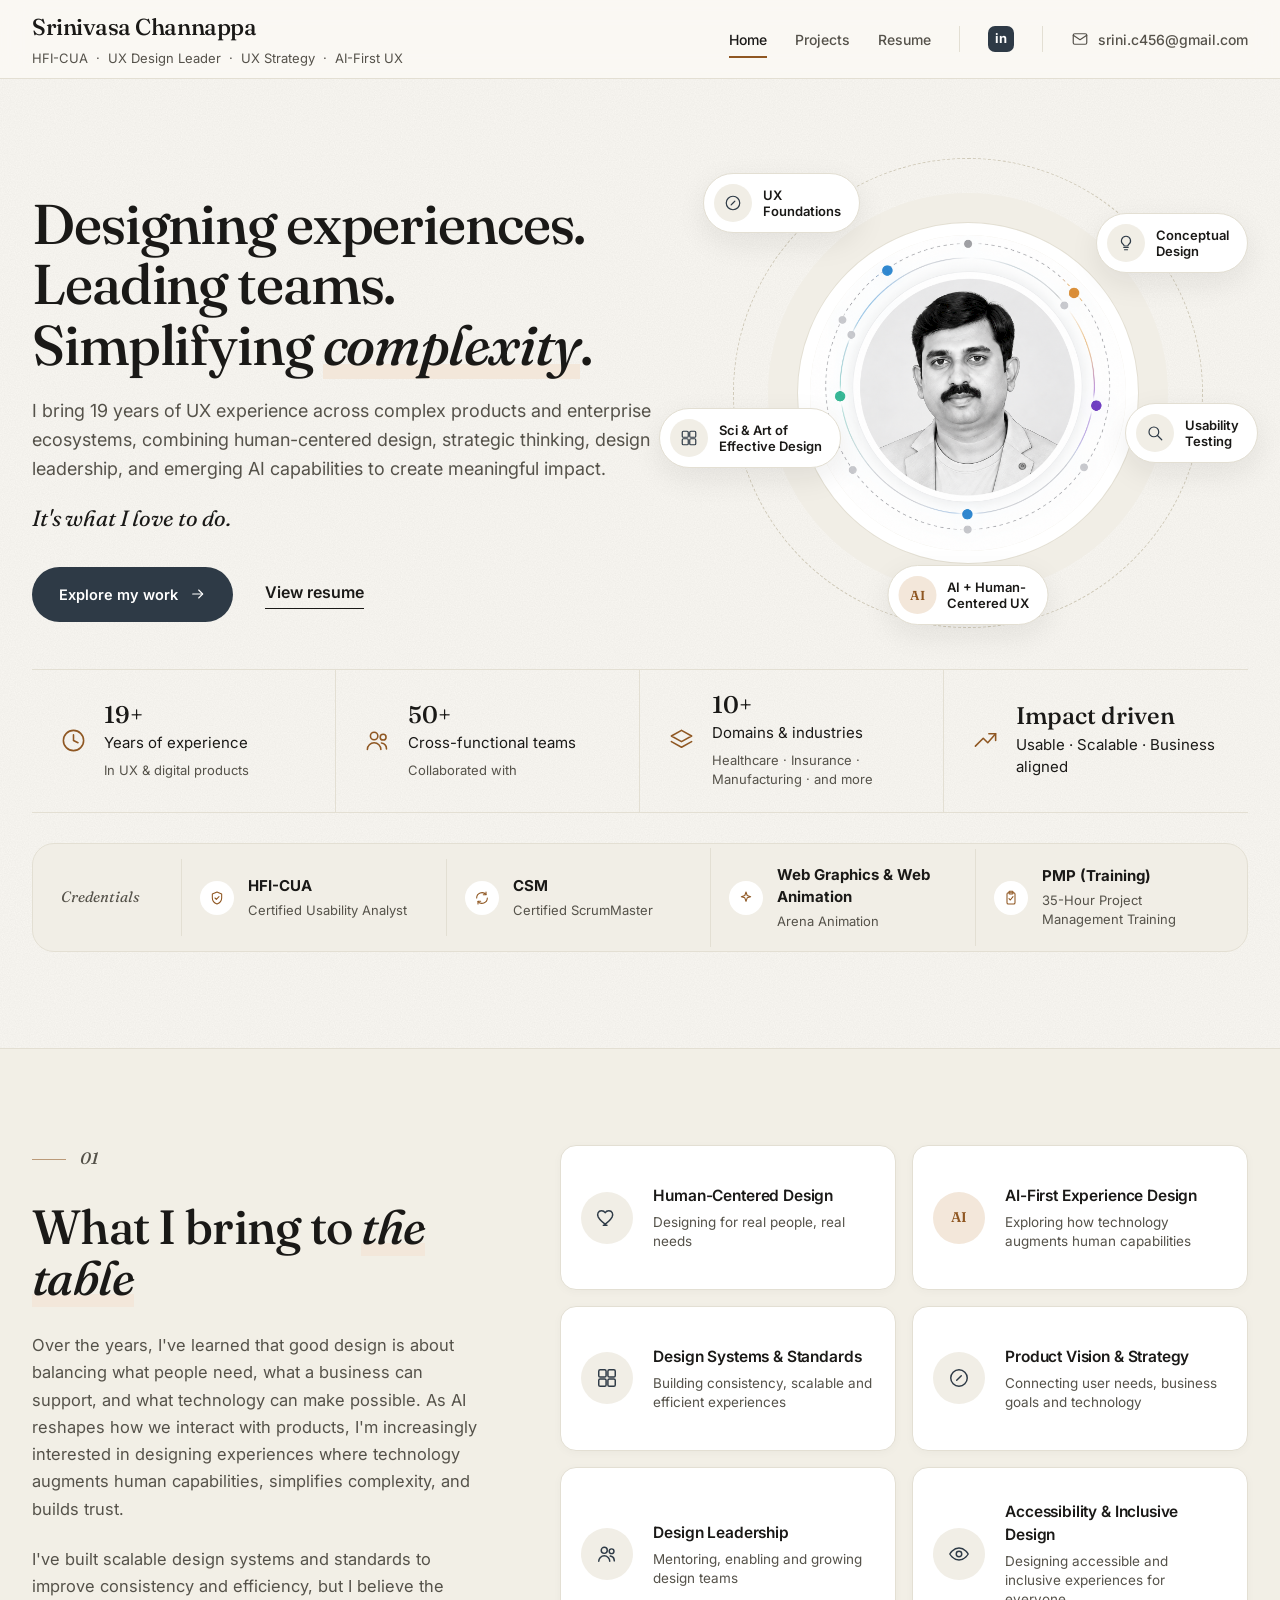
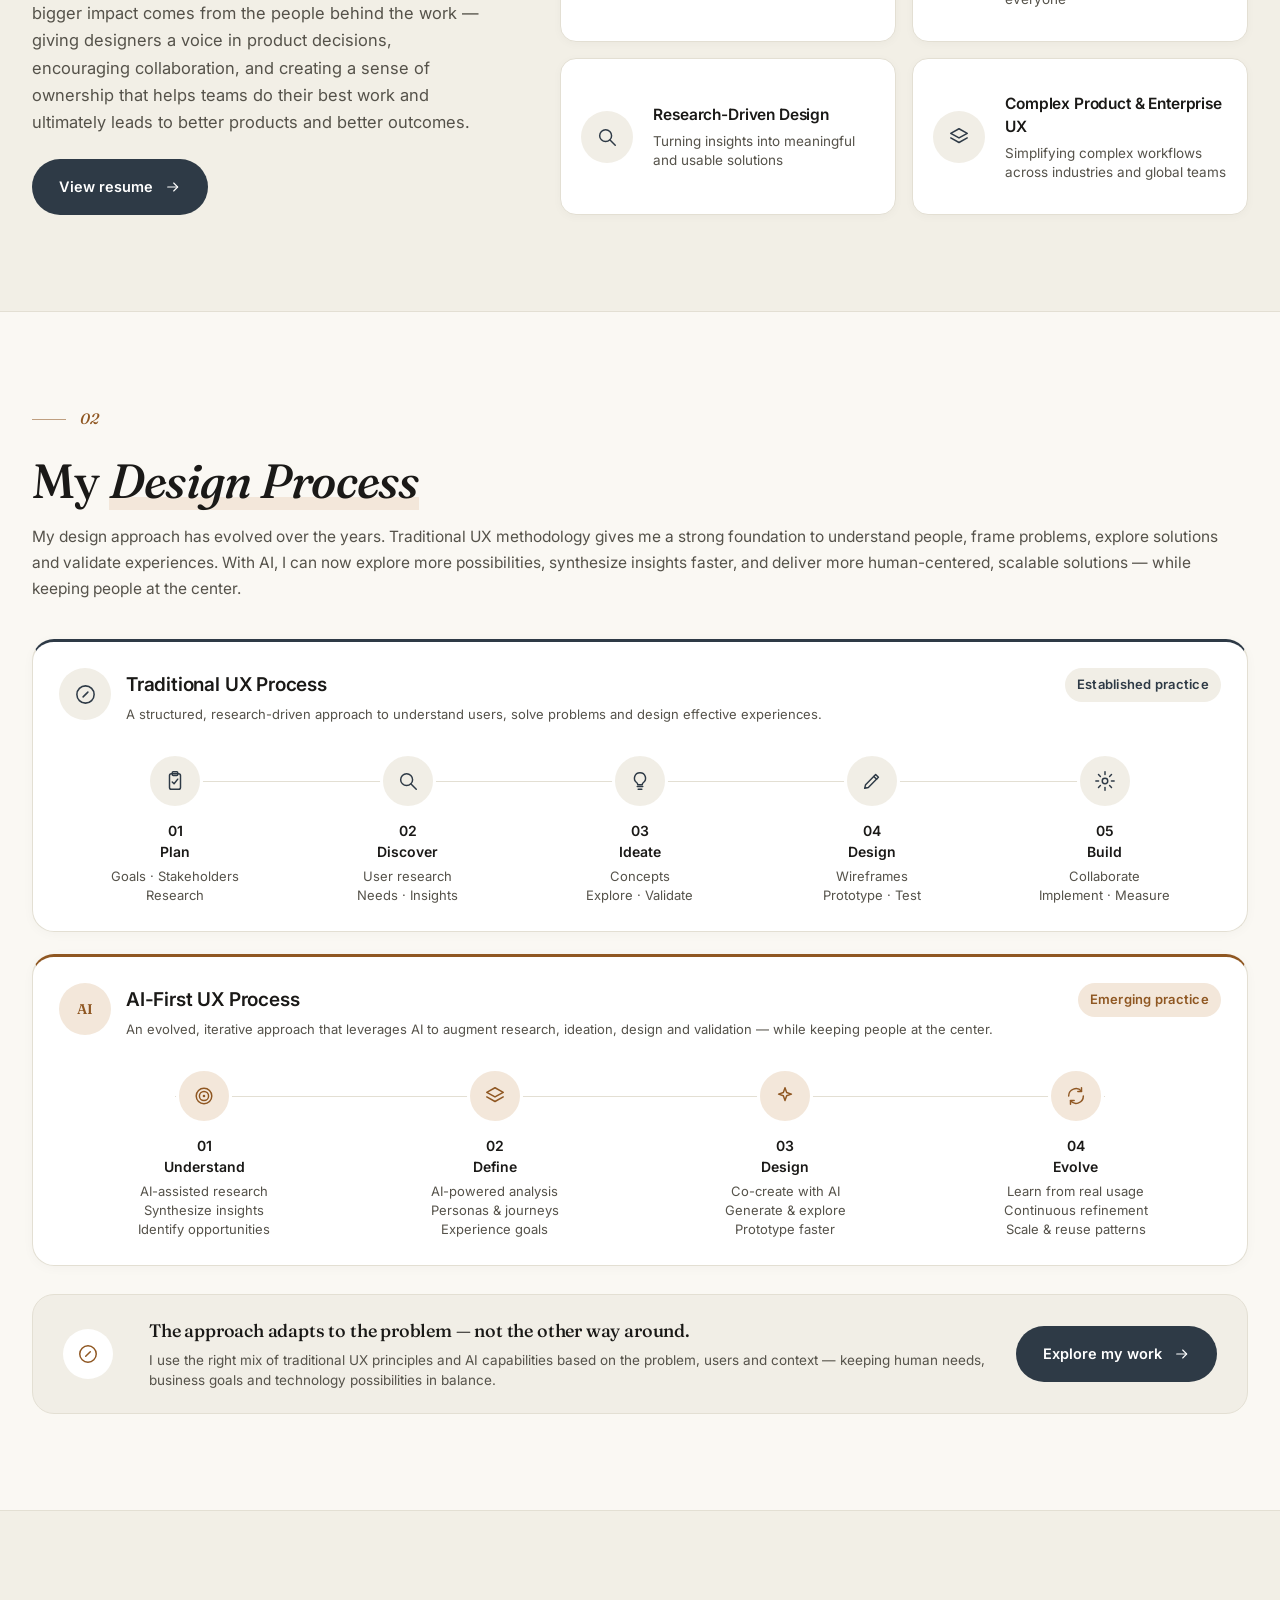
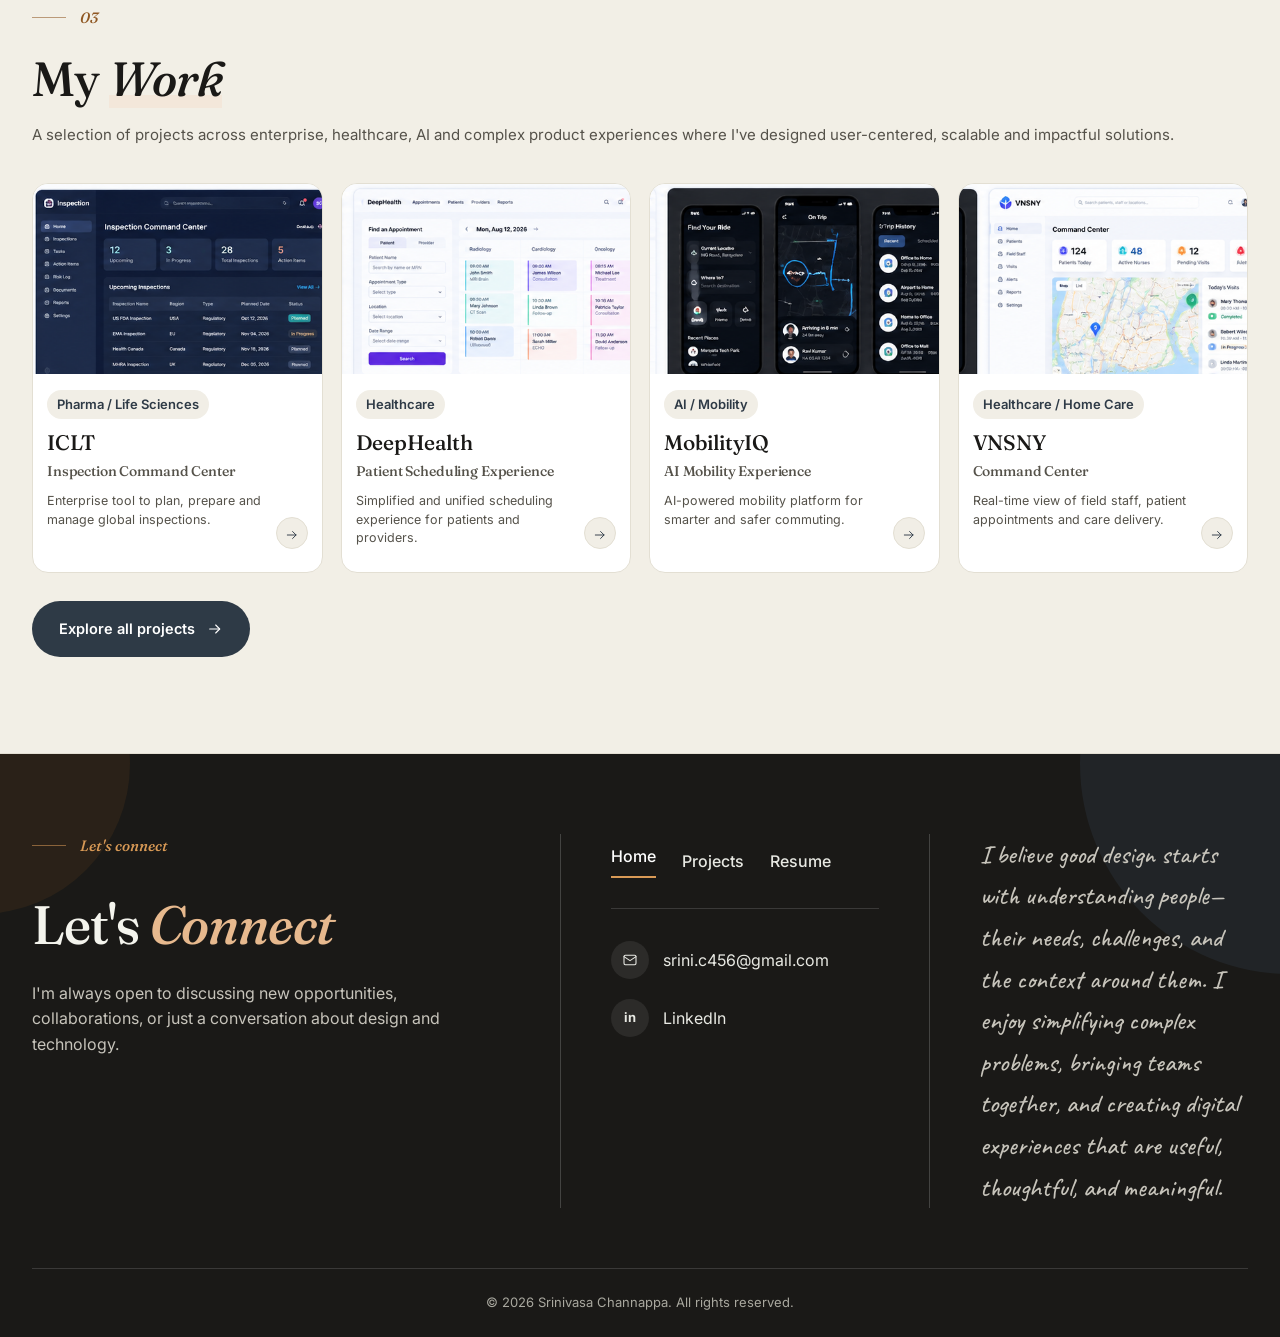
==== index.html @ 84825b36 "home-page-files" ====
<!DOCTYPE html>
<html lang="en">
<head>
  <meta charset="UTF-8" />
  <meta name="viewport" content="width=device-width, initial-scale=1.0" />
  <meta name="description" content="Srinivasa Channappa — UX Design Leader, 19 years of experience across enterprise, healthcare and AI-first product design. Portfolio and resume." />
  <title>Srinivasa Channappa | UX Design Leader</title>
  <link rel="preconnect" href="https://fonts.googleapis.com">
  <link rel="preconnect" href="https://fonts.gstatic.com" crossorigin>
  <link href="https://fonts.googleapis.com/css2?family=Fraunces:ital,opsz,wght@0,9..144,400;0,9..144,500;0,9..144,600;1,9..144,500&family=Inter:wght@400;500;600;700&family=Caveat:wght@500;600&display=swap" rel="stylesheet">
  <link rel="stylesheet" href="styles.css" />
</head>
<body id="top">

<a class="skip-link" href="#main">Skip to main content</a>

<!-- Icon sprite: all interface icons are real inline SVGs (aria-hidden, paired with visible/labelled text) rather than Unicode glyphs. -->
<svg class="sprite" aria-hidden="true" focusable="false">
  <defs>
    <symbol id="icon-menu" viewBox="0 0 24 24"><line x1="3" y1="6" x2="21" y2="6"/><line x1="3" y1="12" x2="21" y2="12"/><line x1="3" y1="18" x2="21" y2="18"/></symbol>
    <symbol id="icon-close" viewBox="0 0 24 24"><line x1="5" y1="5" x2="19" y2="19"/><line x1="19" y1="5" x2="5" y2="19"/></symbol>
    <symbol id="icon-mail" viewBox="0 0 24 24"><rect x="3" y="5" width="18" height="14" rx="2"/><polyline points="3,7 12,13 21,7"/></symbol>
    <symbol id="icon-arrow-right" viewBox="0 0 24 24"><line x1="4" y1="12" x2="19" y2="12"/><polyline points="13,6 19,12 13,18"/></symbol>
    <symbol id="icon-arrow-up" viewBox="0 0 24 24"><line x1="12" y1="20" x2="12" y2="5"/><polyline points="6,11 12,5 18,11"/></symbol>
    <symbol id="icon-shield" viewBox="0 0 24 24"><path d="M12 3l7 3v6c0 4.5-3 7.5-7 9-4-1.5-7-4.5-7-9V6z"/><polyline points="9,12 11,14 15,10"/></symbol>
    <symbol id="icon-refresh" viewBox="0 0 24 24"><path d="M4 12a8 8 0 0 1 14-5.3M20 12a8 8 0 0 1-14 5.3"/><polyline points="18,3 18,7 14,7"/><polyline points="6,21 6,17 10,17"/></symbol>
    <symbol id="icon-clipboard" viewBox="0 0 24 24"><rect x="6" y="4" width="12" height="17" rx="2"/><rect x="9" y="2" width="6" height="4" rx="1"/><polyline points="9,13 11,15 15,10"/></symbol>
    <symbol id="icon-compass" viewBox="0 0 24 24"><circle cx="12" cy="12" r="9"/><polygon points="14.5,9.5 12,12 9.5,14.5"/></symbol>
    <symbol id="icon-layers" viewBox="0 0 24 24"><polyline points="12,3 21,8 12,13 3,8 12,3"/><polyline points="3,13 12,18 21,13"/></symbol>
    <symbol id="icon-search" viewBox="0 0 24 24"><circle cx="10.5" cy="10.5" r="6.5"/><line x1="15.3" y1="15.3" x2="21" y2="21"/></symbol>
    <symbol id="icon-grid" viewBox="0 0 24 24"><rect x="3" y="3" width="8" height="8" rx="1.5"/><rect x="13" y="3" width="8" height="8" rx="1.5"/><rect x="3" y="13" width="8" height="8" rx="1.5"/><rect x="13" y="13" width="8" height="8" rx="1.5"/></symbol>
    <symbol id="icon-users" viewBox="0 0 24 24"><circle cx="9" cy="8" r="3.3"/><path d="M3 20c0-3.3 2.7-6 6-6s6 2.7 6 6"/><circle cx="17" cy="9" r="2.6"/><path d="M15.5 14.2c2.6.4 4.5 2.6 4.5 5.3"/></symbol>
    <symbol id="icon-trending" viewBox="0 0 24 24"><polyline points="3,17 10,10 14,14 21,6"/><polyline points="15,6 21,6 21,12"/></symbol>
    <symbol id="icon-bulb" viewBox="0 0 24 24"><path d="M9 18h6"/><path d="M10 21h4"/><path d="M12 3a6 6 0 0 0-3.5 10.9c.6.5 1 1.2 1 2.1h5c0-.9.4-1.6 1-2.1A6 6 0 0 0 12 3z"/></symbol>
    <symbol id="icon-pen" viewBox="0 0 24 24"><path d="M4 20l1-4L16 5l3 3L8 19l-4 1z"/><line x1="14" y1="7" x2="17" y2="10"/></symbol>
    <symbol id="icon-gear" viewBox="0 0 24 24"><circle cx="12" cy="12" r="3"/><line x1="12" y1="2" x2="12" y2="5"/><line x1="12" y1="19" x2="12" y2="22"/><line x1="2" y1="12" x2="5" y2="12"/><line x1="19" y1="12" x2="22" y2="12"/><line x1="4.9" y1="4.9" x2="7" y2="7"/><line x1="17" y1="17" x2="19.1" y2="19.1"/><line x1="19.1" y1="4.9" x2="17" y2="7"/><line x1="7" y1="17" x2="4.9" y2="19.1"/></symbol>
    <symbol id="icon-target" viewBox="0 0 24 24"><circle cx="12" cy="12" r="8.5"/><circle cx="12" cy="12" r="5"/><circle cx="12" cy="12" r="1.4" fill="currentColor" stroke="none"/></symbol>
    <symbol id="icon-sparkle" viewBox="0 0 24 24"><path d="M12 3l1.8 5.2L19 10l-5.2 1.8L12 17l-1.8-5.2L5 10l5.2-1.8L12 3z"/></symbol>
    <symbol id="icon-heart" viewBox="0 0 24 24"><path d="M12 20s-7-4.6-9.5-9C.8 7.6 2.4 4 6 4c2 0 3.3 1 4 2.3C10.7 5 12 4 14 4c3.6 0 5.2 3.6 3.5 7-2.5 4.4-9.5 9-9.5 9z"/></symbol>
    <symbol id="icon-eye" viewBox="0 0 24 24"><path d="M2 12s3.5-6.5 10-6.5S22 12 22 12s-3.5 6.5-10 6.5S2 12 2 12z"/><circle cx="12" cy="12" r="3"/></symbol>
    <symbol id="icon-clock" viewBox="0 0 24 24"><circle cx="12" cy="12" r="9"/><polyline points="12,7 12,12 16,14"/></symbol>
  </defs>
</svg>

<!-- Hidden SVG filter used for the liquid "wave" distortion on the portrait hover -->
<svg width="0" height="0" style="position:absolute;overflow:hidden" aria-hidden="true" focusable="false">
  <defs>
    <filter id="waveDistort" x="-20%" y="-20%" width="140%" height="140%">
      <feTurbulence id="waveTurbulence" type="fractalNoise" baseFrequency="0.000001" numOctaves="1" seed="7" result="noise"/>
      <feDisplacementMap id="waveDisplace" in="SourceGraphic" in2="noise" scale="0" xChannelSelector="R" yChannelSelector="G"/>
    </filter>
  </defs>
</svg>

<header class="site-header">
  <div class="container nav-wrap">
    <a class="brand" href="#top" aria-label="Srinivasa Channappa, home">
      <strong>Srinivasa Channappa</strong>
      <span>HFI-CUA &nbsp;·&nbsp; UX Design Leader &nbsp;·&nbsp; UX Strategy &nbsp;·&nbsp; AI-First UX</span>
    </a>

    <button class="menu-toggle" id="menuToggle" aria-label="Open navigation menu" aria-expanded="false" aria-controls="primaryNav">
      <svg class="icon icon-open" aria-hidden="true"><use href="#icon-menu"/></svg>
      <svg class="icon icon-close" aria-hidden="true"><use href="#icon-close"/></svg>
    </button>

    <nav class="main-nav" id="primaryNav" aria-label="Primary">
      <a class="active" href="#top" aria-current="page">Home</a>
      <a href="#work">Projects</a>
      <a href="#resume">Resume</a>
      <span class="nav-divider" role="presentation"></span>
      <a class="nav-icon" href="https://www.linkedin.com/" target="_blank" rel="noopener" aria-label="Srinivasa on LinkedIn (opens in a new tab)">in</a>
      <span class="nav-divider" role="presentation"></span>
      <a class="email-link" href="mailto:srini.c456@gmail.com"><svg class="icon" aria-hidden="true"><use href="#icon-mail"/></svg><span>srini.c456@gmail.com</span></a>
    </nav>
  </div>
</header>

<main id="main">
  <!-- HERO -->
  <section class="hero section">
    <div class="container hero-grid">
      <div class="hero-copy">
        <h1>Designing experiences.<br>Leading teams.<br>Simplifying <em class="hl">complexity</em>.</h1>
        <p>I bring 19 years of UX experience across complex products and enterprise ecosystems, combining human-centered design, strategic thinking, design leadership, and emerging AI capabilities to create meaningful impact.</p>
        <p class="love-line">It's what I love to do.</p>
        <div class="hero-actions">
          <a class="btn btn-dark" href="#work">Explore my work <svg class="icon" aria-hidden="true"><use href="#icon-arrow-right"/></svg></a>
          <a class="text-link" href="#resume">View resume</a>
        </div>
      </div>

      <div class="hero-visual" id="heroVisual" aria-label="Portrait of Srinivasa, surrounded by core UX capability highlights">
        <div class="orbit orbit-a" data-depth="14"></div>
        <div class="orbit orbit-b" data-depth="24"></div>
        <div class="portrait-ring" id="portraitRing" data-depth="6" tabindex="0" role="img" aria-label="Portrait of Srinivasa Channappa">
          <img id="portraitImg" src="assets/portrait.png" alt="" />
        </div>
        <div class="cap cap-1" data-depth="34"><span class="icon-badge"><svg class="icon" aria-hidden="true"><use href="#icon-compass"/></svg></span><span>UX<br>Foundations</span></div>
        <div class="cap cap-2" data-depth="30"><span class="icon-badge"><svg class="icon" aria-hidden="true"><use href="#icon-bulb"/></svg></span><span>Conceptual<br>Design</span></div>
        <div class="cap cap-3" data-depth="38"><span class="icon-badge"><svg class="icon" aria-hidden="true"><use href="#icon-search"/></svg></span><span>Usability<br>Testing</span></div>
        <div class="cap cap-4" data-depth="32"><span class="icon-badge"><svg class="icon" aria-hidden="true"><use href="#icon-grid"/></svg></span><span>Sci &amp; Art of<br>Effective Design</span></div>
        <div class="cap cap-5" data-depth="26"><span class="icon-badge icon-badge-ai" aria-hidden="true">AI</span><span>AI + Human-<br>Centered UX</span></div>
      </div>
    </div>

    <div class="container stats-row">
      <div class="stat"><svg class="icon stat-icon" aria-hidden="true"><use href="#icon-clock"/></svg><div><strong>19+</strong><small>Years of experience</small><em>In UX &amp; digital products</em></div></div>
      <div class="stat"><svg class="icon stat-icon" aria-hidden="true"><use href="#icon-users"/></svg><div><strong>50+</strong><small>Cross-functional teams</small><em>Collaborated with</em></div></div>
      <div class="stat"><svg class="icon stat-icon" aria-hidden="true"><use href="#icon-layers"/></svg><div><strong>10+</strong><small>Domains &amp; industries</small><em>Healthcare · Insurance · Manufacturing · and more</em></div></div>
      <div class="stat"><svg class="icon stat-icon" aria-hidden="true"><use href="#icon-trending"/></svg><div><strong>Impact driven</strong><small>Usable · Scalable · Business aligned</small></div></div>
    </div>

    <div class="container credentials-wrap" id="resume">
      <div class="credentials">
      <span class="cred-title">Credentials</span>
      <div class="cred"><span class="cred-icon"><svg class="icon" aria-hidden="true"><use href="#icon-shield"/></svg></span><span><strong>HFI-CUA</strong><small>Certified Usability Analyst</small></span></div>
      <div class="cred"><span class="cred-icon"><svg class="icon" aria-hidden="true"><use href="#icon-refresh"/></svg></span><span><strong>CSM</strong><small>Certified ScrumMaster</small></span></div>
      <div class="cred"><span class="cred-icon"><svg class="icon" aria-hidden="true"><use href="#icon-sparkle"/></svg></span><span><strong>Web Graphics &amp; Web Animation</strong><small>Arena Animation</small></span></div>
      <div class="cred"><span class="cred-icon"><svg class="icon" aria-hidden="true"><use href="#icon-clipboard"/></svg></span><span><strong>PMP (Training)</strong><small>35-Hour Project Management Training</small></span></div>
      </div>
    </div>
  </section>

  <!-- WHAT I BRING -->
  <section class="section bring" id="about">
    <div class="container section-grid">
      <div class="section-intro">
        <p class="section-number"><span aria-hidden="true"></span>01</p>
        <h2>What I bring to <em class="hl">the table</em></h2>
        <p>Over the years, I've learned that good design is about balancing what people need, what a business can support, and what technology can make possible. As AI reshapes how we interact with products, I'm increasingly interested in designing experiences where technology augments human capabilities, simplifies complexity, and builds trust.</p>
        <p>I've built scalable design systems and standards to improve consistency and efficiency, but I believe the bigger impact comes from the people behind the work — giving designers a voice in product decisions, encouraging collaboration, and creating a sense of ownership that helps teams do their best work and ultimately leads to better products and better outcomes.</p>
        <a class="btn btn-dark" href="#resume">View resume <svg class="icon" aria-hidden="true"><use href="#icon-arrow-right"/></svg></a>
      </div>

      <div class="capability-grid">
        <article class="cap-card"><div class="cap-icon"><svg class="icon" aria-hidden="true"><use href="#icon-heart"/></svg></div><div><h3>Human-Centered Design</h3><p>Designing for real people, real needs</p></div></article>
        <article class="cap-card"><div class="cap-icon cap-icon-ai" aria-hidden="true">AI</div><div><h3>AI-First Experience Design</h3><p>Exploring how technology augments human capabilities</p></div></article>
        <article class="cap-card"><div class="cap-icon"><svg class="icon" aria-hidden="true"><use href="#icon-grid"/></svg></div><div><h3>Design Systems &amp; Standards</h3><p>Building consistency, scalable and efficient experiences</p></div></article>
        <article class="cap-card"><div class="cap-icon"><svg class="icon" aria-hidden="true"><use href="#icon-compass"/></svg></div><div><h3>Product Vision &amp; Strategy</h3><p>Connecting user needs, business goals and technology</p></div></article>
        <article class="cap-card"><div class="cap-icon"><svg class="icon" aria-hidden="true"><use href="#icon-users"/></svg></div><div><h3>Design Leadership</h3><p>Mentoring, enabling and growing design teams</p></div></article>
        <article class="cap-card"><div class="cap-icon"><svg class="icon" aria-hidden="true"><use href="#icon-eye"/></svg></div><div><h3>Accessibility &amp; Inclusive Design</h3><p>Designing accessible and inclusive experiences for everyone</p></div></article>
        <article class="cap-card"><div class="cap-icon"><svg class="icon" aria-hidden="true"><use href="#icon-search"/></svg></div><div><h3>Research-Driven Design</h3><p>Turning insights into meaningful and usable solutions</p></div></article>
        <article class="cap-card"><div class="cap-icon"><svg class="icon" aria-hidden="true"><use href="#icon-layers"/></svg></div><div><h3>Complex Product &amp; Enterprise UX</h3><p>Simplifying complex workflows across industries and global teams</p></div></article>
      </div>
    </div>
  </section>

  <!-- DESIGN PROCESS -->
  <section class="section process" id="process">
    <div class="container">
      <p class="section-number"><span aria-hidden="true"></span>02</p>
      <div class="process-heading">
        <h2>My <em class="hl">Design Process</em></h2>
        <p>My design approach has evolved over the years. Traditional UX methodology gives me a strong foundation to understand people, frame problems, explore solutions and validate experiences. With AI, I can now explore more possibilities, synthesize insights faster, and deliver more human-centered, scalable solutions — while keeping people at the center.</p>
      </div>

      <div class="process-grid">
        <article class="process-card process-card-trad">
          <div class="process-title"><span class="process-icon"><svg class="icon" aria-hidden="true"><use href="#icon-compass"/></svg></span><div><h3>Traditional UX Process</h3><p>A structured, research-driven approach to understand users, solve problems and design effective experiences.</p></div><span class="pill">Established practice</span></div>
          <ol class="steps">
            <li><i aria-hidden="true"><svg class="icon"><use href="#icon-clipboard"/></svg></i><b>01<br>Plan</b><small>Goals · Stakeholders<br>Research</small></li>
            <li><i aria-hidden="true"><svg class="icon"><use href="#icon-search"/></svg></i><b>02<br>Discover</b><small>User research<br>Needs · Insights</small></li>
            <li><i aria-hidden="true"><svg class="icon"><use href="#icon-bulb"/></svg></i><b>03<br>Ideate</b><small>Concepts<br>Explore · Validate</small></li>
            <li><i aria-hidden="true"><svg class="icon"><use href="#icon-pen"/></svg></i><b>04<br>Design</b><small>Wireframes<br>Prototype · Test</small></li>
            <li><i aria-hidden="true"><svg class="icon"><use href="#icon-gear"/></svg></i><b>05<br>Build</b><small>Collaborate<br>Implement · Measure</small></li>
          </ol>
        </article>

        <article class="process-card process-card-ai">
          <div class="process-title"><span class="process-icon process-icon-ai" aria-hidden="true">AI</span><div><h3>AI-First UX Process</h3><p>An evolved, iterative approach that leverages AI to augment research, ideation, design and validation — while keeping people at the center.</p></div><span class="pill pill-ai">Emerging practice</span></div>
          <ol class="steps four">
            <li><i aria-hidden="true"><svg class="icon"><use href="#icon-target"/></svg></i><b>01<br>Understand</b><small>AI-assisted research<br>Synthesize insights<br>Identify opportunities</small></li>
            <li><i aria-hidden="true"><svg class="icon"><use href="#icon-layers"/></svg></i><b>02<br>Define</b><small>AI-powered analysis<br>Personas &amp; journeys<br>Experience goals</small></li>
            <li><i aria-hidden="true"><svg class="icon"><use href="#icon-sparkle"/></svg></i><b>03<br>Design</b><small>Co-create with AI<br>Generate &amp; explore<br>Prototype faster</small></li>
            <li><i aria-hidden="true"><svg class="icon"><use href="#icon-refresh"/></svg></i><b>04<br>Evolve</b><small>Learn from real usage<br>Continuous refinement<br>Scale &amp; reuse patterns</small></li>
          </ol>
        </article>
      </div>

      <div class="process-callout">
        <div class="callout-icon" aria-hidden="true"><svg class="icon"><use href="#icon-compass"/></svg></div>
        <div><h3>The approach adapts to the problem — not the other way around.</h3><p>I use the right mix of traditional UX principles and AI capabilities based on the problem, users and context — keeping human needs, business goals and technology possibilities in balance.</p></div>
        <a class="btn btn-dark" href="#work">Explore my work <svg class="icon" aria-hidden="true"><use href="#icon-arrow-right"/></svg></a>
      </div>
    </div>
  </section>

  <!-- MY WORK -->
  <section class="section work" id="work">
    <div class="container">
      <p class="section-number"><span aria-hidden="true"></span>03</p>
      <div class="work-heading">
        <h2>My <em class="hl">Work</em></h2>
        <p>A selection of projects across enterprise, healthcare, AI and complex product experiences where I've designed user-centered, scalable and impactful solutions.</p>
      </div>

      <div class="project-grid">
        <article class="project-card">
          <img src="assets/project-1.png" alt="ICLT Inspection Command Center interface" loading="lazy" />
          <p class="tag">Pharma / Life Sciences</p><h3>ICLT</h3><h4>Inspection Command Center</h4>
          <p>Enterprise tool to plan, prepare and manage global inspections.</p><button class="round-arrow" aria-label="Open ICLT project details"><svg class="icon" aria-hidden="true"><use href="#icon-arrow-right"/></svg></button>
        </article>
        <article class="project-card">
          <img src="assets/project-2.png" alt="DeepHealth patient scheduling interface" loading="lazy" />
          <p class="tag">Healthcare</p><h3>DeepHealth</h3><h4>Patient Scheduling Experience</h4>
          <p>Simplified and unified scheduling experience for patients and providers.</p><button class="round-arrow" aria-label="Open DeepHealth project details"><svg class="icon" aria-hidden="true"><use href="#icon-arrow-right"/></svg></button>
        </article>
        <article class="project-card">
          <img src="assets/project-3.png" alt="MobilityIQ mobile experience" loading="lazy" />
          <p class="tag">AI / Mobility</p><h3>MobilityIQ</h3><h4>AI Mobility Experience</h4>
          <p>AI-powered mobility platform for smarter and safer commuting.</p><button class="round-arrow" aria-label="Open MobilityIQ project details"><svg class="icon" aria-hidden="true"><use href="#icon-arrow-right"/></svg></button>
        </article>
        <article class="project-card">
          <img src="assets/project-4.png" alt="VNSNY command center interface" loading="lazy" />
          <p class="tag">Healthcare / Home Care</p><h3>VNSNY</h3><h4>Command Center</h4>
          <p>Real-time view of field staff, patient appointments and care delivery.</p><button class="round-arrow" aria-label="Open VNSNY project details"><svg class="icon" aria-hidden="true"><use href="#icon-arrow-right"/></svg></button>
        </article>
      </div>

      <a class="btn btn-dark explore-all" href="#work">Explore all projects <svg class="icon" aria-hidden="true"><use href="#icon-arrow-right"/></svg></a>
    </div>
  </section>
</main>

<!-- FOOTER -->
<footer class="footer" id="contact">
  <div class="container footer-main">
    <div class="footer-copy">
      <p class="eyebrow"><span aria-hidden="true"></span>Let's connect</p>
      <h2>Let's <em class="hl">Connect</em></h2>
      <p>I'm always open to discussing new opportunities, collaborations, or just a conversation about design and technology.</p>
    </div>
    <div class="footer-contact">
      <nav class="footer-links" aria-label="Footer">
        <a class="active" href="#top" aria-current="page">Home</a><a href="#work">Projects</a><a href="#resume">Resume</a>
      </nav>
      <a href="mailto:srini.c456@gmail.com"><span class="footer-icon"><svg class="icon" aria-hidden="true"><use href="#icon-mail"/></svg></span> srini.c456@gmail.com</a>
      <a href="https://www.linkedin.com/" target="_blank" rel="noopener"><span class="footer-icon" aria-hidden="true">in</span> LinkedIn</a>
    </div>
    <div class="footer-note">
      <p class="handwritten">I believe good design starts with understanding people&mdash;their needs, challenges, and the context around them. I enjoy simplifying complex problems, bringing teams together, and creating digital experiences that are useful, thoughtful, and meaningful.</p>
    </div>
  </div>
  <div class="container footer-bottom">
    <span>© 2026 Srinivasa Channappa. All rights reserved.</span>
  </div>
</footer>

<button class="to-top" id="toTop" aria-label="Scroll back to top"><svg class="icon" aria-hidden="true"><use href="#icon-arrow-up"/></svg></button>
<div class="toast" id="toast" role="status" aria-live="polite"></div>
<script src="script.js"></script>
</body>
</html>
---- styles.css ----
/* =========================================================
   Design tokens — warm editorial palette, verified WCAG AA
   ========================================================= */
:root{
  --paper:#faf8f3;       /* page background */
  --surface:#ffffff;     /* card surfaces */
  --surface-2:#f1eee6;   /* soft section tint / icon chips */
  --ink:#1a1917;         /* primary text */
  --ink-2:#55524a;       /* secondary text */
  --line:#e3dfd3;        /* hairline borders, decorative */
  --line-strong:#cfc9b8; /* functional borders (hover states) */
  --brand:#2e3a46;       /* deep slate — primary accent, buttons */
  --brand-dark:#1f2830;  /* brand hover */
  --brand-soft:#e4e8ea;  /* brand tint background */
  --accent:#8f5722;      /* warm clay — used sparingly */
  --accent-soft:#f3e7da; /* accent tint background */
  --footer-bg:#1a1917;
  --footer-ink-2:#c7c4bb;
  --band:#f2efe6;        /* alternate section band, one notch deeper than paper */
  --focus:#1450c4;       /* visible focus ring, meets 3:1 on paper & white */
  --max:1224px;
  --radius-lg:22px;
  --radius-md:16px;
  --shadow:0 10px 30px rgba(26,25,23,.08);
  --shadow-lift:0 18px 42px -16px rgba(26,25,23,.26);
  --ease:cubic-bezier(.22,.61,.36,1);
}

/* =========================================================
   Base
   ========================================================= */
*{box-sizing:border-box}
html{scroll-behavior:smooth}
body{
  margin:0;background:var(--paper);color:var(--ink);
  font-family:'Inter',-apple-system,BlinkMacSystemFont,'Segoe UI',sans-serif;
  -webkit-font-smoothing:antialiased;line-height:1.5;
}
a{color:inherit;text-decoration:none}
button{font:inherit;cursor:pointer;background:none}
img{max-width:100%;display:block}
h1,h2,h3,h4{font-family:'Fraunces',Georgia,serif;font-weight:500;letter-spacing:-.01em;margin:0}
.container{width:min(var(--max),calc(100% - 64px));margin:auto}
.section{position:relative;padding:96px 0;border-bottom:1px solid var(--line)}
/* Alternating background bands so each fold reads as its own segment while scrolling */
.bring{background:var(--band)}
.work{background:var(--band)}

/* Skip link */
.skip-link{
  position:absolute;left:16px;top:-60px;z-index:1000;background:var(--ink);color:#fff;
  padding:12px 20px;border-radius:10px;font-size:14px;font-weight:600;transition:top .2s var(--ease);
}
.skip-link:focus{top:16px}

/* Focus visibility — consistent, high-contrast ring everywhere */
:focus{outline:none}
a:focus-visible,button:focus-visible,[tabindex]:focus-visible,input:focus-visible{
  outline:2.5px solid var(--focus);outline-offset:3px;border-radius:6px;
}
.portrait-ring:focus-visible{outline-offset:6px}

/* Icons */
.icon{width:18px;height:18px;fill:none;stroke:currentColor;stroke-width:1.6;stroke-linecap:round;stroke-linejoin:round;flex:none;vertical-align:-3px}
.sprite{position:absolute;width:0;height:0;overflow:hidden}

/* =========================================================
   Header
   ========================================================= */
.site-header{position:sticky;top:0;z-index:100;background:rgba(250,248,243,.92);backdrop-filter:blur(14px);border-bottom:1px solid var(--line)}
.nav-wrap{min-height:78px;display:flex;align-items:center;justify-content:space-between;gap:30px}
.brand{display:flex;flex-direction:column;gap:5px}
.brand strong{font-family:'Fraunces',serif;font-size:23px;letter-spacing:-.02em;font-weight:500}
.brand span{font-size:13px;color:var(--ink-2)}
.main-nav{display:flex;align-items:center;gap:28px;font-size:14px;font-weight:500;color:var(--ink-2)}
.main-nav a{position:relative;padding:10px 0}
.main-nav a:hover,.main-nav .active{color:var(--ink)}
.main-nav .active:after{content:"";position:absolute;left:0;right:0;bottom:2px;height:2px;background:var(--accent)}
.nav-icon{width:26px;height:26px;border-radius:7px;background:var(--brand);color:#fff!important;display:grid;place-items:center;font-weight:700;font-size:13px;padding:0!important}
.nav-icon:hover{background:var(--brand-dark)}
.nav-divider{height:26px;width:1px;background:var(--line)}
.email-link{display:flex;align-items:center;gap:9px}
.menu-toggle{display:none;border:0;padding:6px;color:var(--ink);border-radius:8px}
.menu-toggle .icon{width:22px;height:22px}
.menu-toggle .icon-close{display:none}
.menu-toggle[aria-expanded="true"] .icon-open{display:none}
.menu-toggle[aria-expanded="true"] .icon-close{display:inline-block}

/* =========================================================
   Hero
   ========================================================= */
.hero{padding-top:64px;position:relative}
.hero::before{
  content:"";position:absolute;inset:0;
  background-image:url("[data-uri]");
  background-repeat:repeat;background-size:220px 220px;opacity:.05;mix-blend-mode:multiply;pointer-events:none;z-index:0;
}
.hero > .container{position:relative;z-index:1}
.hero-grid{display:grid;grid-template-columns:1.05fr .95fr;min-height:500px;align-items:center;gap:35px}

.eyebrow,.section-number{
  font-family:'Fraunces',serif;font-style:italic;font-size:15px;color:var(--accent);
  display:flex;align-items:center;gap:14px;margin:0;font-weight:500;
}
.eyebrow span,.section-number span{width:34px;height:1px;background:var(--accent);display:inline-block;opacity:.55}

.hero h1{font-size:56px;line-height:1.08;letter-spacing:-.02em;margin:30px 0 22px;max-width:700px;font-weight:500}
.hero p{font-size:18px;line-height:1.6;color:var(--ink-2);max-width:640px;margin:0}
.love-line{font-family:'Fraunces',serif;font-style:italic;font-size:22px!important;color:var(--ink)!important;margin-top:18px!important}
.hero-actions{display:flex;align-items:center;gap:32px;margin-top:30px;flex-wrap:wrap}

/* Highlight treatment — an italic serif + hand-drawn underline instead of a flat color swap */
em.hl{
  font-style:italic;font-weight:500;color:var(--ink);position:relative;background-image:linear-gradient(transparent 78%,var(--accent-soft) 78%);
}
.footer em.hl{background-image:none;color:#e7b98e}

.btn{display:inline-flex;align-items:center;justify-content:center;gap:12px;padding:16px 26px;border-radius:999px;font-weight:600;font-size:14.5px;transition:.25s var(--ease);border:1px solid transparent}
.btn .icon{width:16px;height:16px}
.btn-dark{background:var(--brand);color:#fff}
.btn-dark:hover{background:var(--brand-dark);transform:translateY(-2px);box-shadow:var(--shadow-lift)}
.text-link{font-weight:600;border-bottom:1.5px solid var(--ink);padding-bottom:4px;display:inline-flex;align-items:center;gap:8px}
.text-link .icon{width:14px;height:14px}
.text-link:hover{color:var(--accent);border-color:var(--accent)}

.hero-visual{height:500px;position:relative;display:grid;place-items:center}
.hero-visual [data-depth]{--px:0px;--py:0px;transition:transform .5s var(--ease)}
.portrait-ring{
  width:340px;height:340px;border-radius:50%;border:12px solid var(--surface);
  box-shadow:0 0 0 1px var(--line),0 0 0 30px var(--surface-2);overflow:hidden;background:var(--surface-2);
  cursor:pointer;--ps:1;transform:translate(var(--px),var(--py)) scale(var(--ps));
  transition:transform .45s var(--ease),box-shadow .45s ease;
}
.portrait-ring:hover,.portrait-ring:focus-visible{--ps:1.035;box-shadow:0 0 0 1px var(--line),0 0 0 30px var(--surface-2),var(--shadow-lift)}
.portrait-ring img{width:100%;height:100%;object-fit:cover;object-position:center 48%;filter:grayscale(35%) url(#waveDistort);transition:filter .1s linear}
.orbit{position:absolute;border:1px dashed var(--line-strong);border-radius:50%;transform:translate(var(--px),var(--py));transition:border-color .4s ease}
.orbit-a{width:470px;height:470px}.orbit-b{width:390px;height:390px}
.hero-visual:hover .orbit{border-color:var(--accent)}
.cap{
  position:absolute;background:var(--surface);border:1px solid var(--line);box-shadow:var(--shadow);
  border-radius:999px;padding:10px 18px 10px 10px;display:flex;align-items:center;gap:11px;font-size:13px;font-weight:600;line-height:1.25;
  --tx:0px;--ty:0px;--s:1;transform:translate(calc(var(--tx) + var(--px)),calc(var(--ty) + var(--py))) scale(var(--s));
  transition:transform .3s var(--ease),box-shadow .3s ease,border-color .3s ease;
}
.cap:hover{--ty:-4px;--s:1.045;box-shadow:var(--shadow-lift);border-color:var(--line-strong);z-index:2}
.icon-badge{width:38px;height:38px;border-radius:50%;display:grid;place-items:center;background:var(--surface-2);color:var(--brand);transition:background .3s ease,color .3s ease}
.icon-badge-ai{background:var(--accent-soft);color:var(--accent);font-family:'Fraunces',serif;font-weight:600;font-size:13px}
.cap:hover .icon-badge{background:var(--brand);color:#fff}
.cap:hover .icon-badge-ai{background:var(--accent);color:#fff}
.cap-1{top:30px;left:16px}.cap-2{top:70px;right:0}.cap-3{top:260px;right:-10px}.cap-4{top:265px;left:-28px}.cap-5{bottom:18px;left:50%;--tx:-50%}
@media(prefers-reduced-motion:reduce){
  .hero-visual [data-depth],.portrait-ring,.orbit,.cap,.reveal,.btn,.cap-card,.project-card{transition:none!important}
  .portrait-ring:hover,.portrait-ring:focus-visible{transform:none}
}

.stats-row{display:grid;grid-template-columns:repeat(4,1fr);border-top:1px solid var(--line);border-bottom:1px solid var(--line);margin-top:26px}
.stat{min-height:108px;display:flex;align-items:center;gap:17px;padding:22px 28px;border-right:1px solid var(--line)}
.stat:last-child{border-right:0}
.stat-icon{width:27px;height:27px;color:var(--accent);stroke-width:1.4}
.stat strong{display:block;font-family:'Fraunces',serif;font-size:24px;line-height:1.1;font-weight:500}
.stat small{display:block;font-size:15px;margin-top:4px}
.stat em{display:block;font-size:13px;font-style:normal;color:var(--ink-2);margin-top:6px}

/* Credentials — same light stripe treatment as the process callout, for visual consistency */
.credentials-wrap{margin-top:30px}
.credentials{
  display:grid;grid-template-columns:140px repeat(4,1fr);align-items:center;
  background:var(--surface-2);border:1px solid var(--line);border-radius:var(--radius-lg);
  padding:4px 8px;min-height:104px;
}
.cred-title{font-family:'Fraunces',serif;font-style:italic;color:var(--ink-2);font-size:15px;padding-left:20px}
.cred{display:flex;align-items:center;gap:14px;border-left:1px solid var(--line);padding:16px 18px}
.cred-icon{color:var(--accent);width:34px;height:34px;background:var(--surface);border-radius:50%;display:grid;place-items:center;flex:none}
.cred-icon .icon{width:16px;height:16px}
.cred strong{display:block;font-size:15px;color:var(--ink)}
.cred small{display:block;color:var(--ink-2);margin-top:3px;font-size:13px}

/* =========================================================
   What I bring
   ========================================================= */
.section-grid{display:grid;grid-template-columns:.8fr 1.2fr;gap:70px}
.section-intro h2,.process h2,.work h2{font-size:48px;line-height:1.08;letter-spacing:-.015em;margin:28px 0;font-weight:500}
.section-intro p{font-size:16.5px;line-height:1.65;color:var(--ink-2);margin:0 0 23px}
.capability-grid{display:grid;grid-template-columns:1fr 1fr;gap:16px}
.cap-card{
  background:var(--surface);border:1px solid var(--line);border-radius:var(--radius-md);padding:20px;
  display:grid;grid-template-columns:56px 1fr;gap:16px;align-items:center;min-height:120px;
  box-shadow:0 2px 10px rgba(26,25,23,.03);transition:.25s var(--ease);
}
.cap-card:hover{transform:translateY(-3px);box-shadow:var(--shadow);border-color:var(--line-strong)}
.cap-icon{width:52px;height:52px;border-radius:50%;display:grid;place-items:center;background:var(--surface-2);color:var(--brand)}
.cap-icon .icon{width:22px;height:22px}
.cap-icon-ai{background:var(--accent-soft);color:var(--accent);font-family:'Fraunces',serif;font-weight:600;font-size:14px}
.cap-card h3{font-size:15.5px;margin:0 0 6px;letter-spacing:-.01em;font-weight:600;font-family:'Inter',sans-serif}
.cap-card p{font-size:13.5px;line-height:1.4;color:var(--ink-2);margin:0}

/* =========================================================
   Design Process — signature timeline moment
   ========================================================= */
.process-heading{margin-bottom:38px}
.process-heading h2{margin:24px 0 18px}
.process-heading p{color:var(--ink-2);line-height:1.65;font-size:15.5px;margin:0;max-width:none}
.process-grid{display:grid;grid-template-columns:1fr;gap:22px}
.process-card{background:var(--surface);border:1px solid var(--line);border-radius:var(--radius-lg);padding:26px;box-shadow:0 2px 12px rgba(26,25,23,.03)}
.process-card-trad{border-top:3px solid var(--brand)}
.process-card-ai{border-top:3px solid var(--accent)}
.process-title{display:grid;grid-template-columns:52px 1fr auto;gap:15px;align-items:start}
.process-icon{width:52px;height:52px;border-radius:50%;display:grid;place-items:center;background:var(--surface-2);color:var(--brand)}
.process-icon .icon{width:23px;height:23px}
.process-icon-ai{background:var(--accent-soft);color:var(--accent);font-family:'Fraunces',serif;font-weight:600;font-size:14px}
.process-title h3{font-size:19px;margin:3px 0 5px;font-weight:600;font-family:'Inter',sans-serif}
.process-title p{font-size:13px;color:var(--ink-2);line-height:1.45;margin:0}
.pill{font-size:13px;letter-spacing:.02em;background:var(--surface-2);color:var(--brand);padding:7px 12px;border-radius:999px;white-space:nowrap;font-weight:600}
.pill-ai{background:var(--accent-soft);color:var(--accent)}

.steps{list-style:none;margin:30px 0 0;padding:0;display:grid;grid-template-columns:repeat(5,1fr);gap:0;position:relative;text-align:center}
.steps.four{grid-template-columns:repeat(4,1fr)}
.steps:before{content:"";position:absolute;top:28px;left:10%;right:10%;height:1px;background:var(--line);z-index:0}
.steps li{position:relative;z-index:1;padding:0 8px}
.steps i{display:grid;place-items:center;width:56px;height:56px;margin:auto;border-radius:50%;background:var(--surface-2);color:var(--brand);font-style:normal;border:3px solid var(--surface)}
.process-card-ai .steps i{background:var(--accent-soft);color:var(--accent)}
.steps i .icon{width:22px;height:22px}
.steps b{display:block;font-size:14px;margin-top:11px;font-weight:600}
.steps small{display:block;color:var(--ink-2);font-size:13px;line-height:1.45;margin-top:5px}
.process-callout{display:grid;grid-template-columns:64px 1fr auto;align-items:center;gap:22px;margin-top:28px;padding:22px 30px;background:var(--surface-2);border:1px solid var(--line);border-radius:var(--radius-lg)}
.callout-icon{width:50px;height:50px;border-radius:50%;background:var(--surface);display:grid;place-items:center;color:var(--accent)}
.callout-icon .icon{width:22px;height:22px}
.process-callout h3{margin:0 0 6px;font-size:18px;font-weight:500}
.process-callout p{margin:0;color:var(--ink-2);font-size:13.5px;line-height:1.5}

/* =========================================================
   My Work
   ========================================================= */
.work-heading{margin:0 0 36px}
.work-heading h2{margin:24px 0 18px}
.work-heading p{font-size:15px;line-height:1.6;color:var(--ink-2);margin:0;max-width:none}
.project-grid{display:grid;grid-template-columns:repeat(4,1fr);gap:18px}
.project-card{position:relative;background:var(--surface);border:1px solid var(--line);border-radius:var(--radius-md);overflow:hidden;padding-bottom:24px;transition:.25s var(--ease)}
.project-card:hover{transform:translateY(-4px);box-shadow:var(--shadow-lift);border-color:var(--line-strong)}
.project-card img{width:100%;height:190px;object-fit:cover;display:block}
.project-card .tag{display:inline-block;margin:16px 14px 8px;padding:5px 10px;border-radius:999px;background:var(--surface-2);color:var(--brand);font-size:13px;font-weight:600}
.project-card h3{font-family:'Fraunces',serif;font-size:21px;margin:0 14px 2px;font-weight:500}
.project-card h4{font-size:14px;font-weight:500;color:var(--ink-2);margin:0 14px 10px}
.project-card p{font-size:12.5px;line-height:1.5;color:var(--ink-2);margin:0 46px 0 14px}
.round-arrow{position:absolute;right:14px;bottom:23px;width:32px;height:32px;border-radius:50%;border:1px solid var(--line);background:var(--surface-2);color:var(--brand);transition:.2s var(--ease)}
.round-arrow .icon{width:14px;height:14px}
.round-arrow:hover{background:var(--brand);color:#fff;border-color:var(--brand)}
.explore-all{margin-top:28px}

/* =========================================================
   Footer
   ========================================================= */
.footer{background:var(--footer-bg);color:#f4f4ed;position:relative;overflow:hidden}
.footer:before,.footer:after{content:"";position:absolute;border-radius:50%;background:rgba(143,87,34,.14);pointer-events:none}
.footer:before{width:300px;height:300px;left:-170px;top:-140px}
.footer:after{width:420px;height:420px;right:-220px;top:-200px;background:rgba(46,58,70,.35)}
.footer-main{position:relative;z-index:1;display:grid;grid-template-columns:1.2fr .8fr .8fr;gap:50px;padding:80px 0 60px}
.footer .eyebrow{color:#d99a56}
.footer .eyebrow span{background:#d99a56}
.footer h2{font-size:54px;letter-spacing:-.02em;margin:26px 0 14px;font-weight:500}
.footer p{color:var(--footer-ink-2);line-height:1.6;max-width:540px}
.footer-contact,.footer-note{border-left:1px solid rgba(255,255,255,.18);padding-left:50px;display:flex;flex-direction:column;justify-content:flex-start}
.footer-links{display:flex;gap:26px;margin-bottom:22px;padding-bottom:20px;border-bottom:1px solid rgba(255,255,255,.14)}
.footer-links a{color:var(--footer-ink-2);font-weight:500}
.footer-links a:hover{color:#fff}
.footer-links a.active{color:#fff;border-bottom:2px solid #d99a56;padding-bottom:8px}
.footer-contact a{display:flex;align-items:center;gap:14px;margin:10px 0;color:#e8e9e3}
.footer-contact a:hover{color:#fff}
.footer-icon{width:38px;height:38px;border-radius:50%;background:rgba(255,255,255,.08);display:grid;place-items:center;font-weight:700;font-size:13px}
.footer-icon .icon{width:16px;height:16px}
.handwritten{font-family:'Caveat',cursive;font-size:26px;line-height:1.45;color:#e8e6de;margin:0;font-weight:500}
.footer-bottom{position:relative;z-index:1;border-top:1px solid rgba(255,255,255,.14);padding:24px 0;display:flex;justify-content:center;text-align:center;color:#a9a89f;font-size:13px}

.toast{position:fixed;left:50%;bottom:24px;transform:translate(-50%,20px);background:var(--ink);color:#fff;padding:12px 18px;border-radius:999px;font-size:13px;opacity:0;pointer-events:none;transition:.25s;z-index:300}
.toast.show{opacity:1;transform:translate(-50%,0)}

.to-top{
  position:fixed;right:26px;bottom:26px;width:48px;height:48px;border-radius:50%;
  background:var(--brand);color:#fff;display:grid;place-items:center;box-shadow:var(--shadow-lift);
  border:0;opacity:0;visibility:hidden;transform:translateY(10px);transition:.3s var(--ease);z-index:200;
}
.to-top.show{opacity:1;visibility:visible;transform:none}
.to-top:hover{background:var(--brand-dark)}
.to-top .icon{width:19px;height:19px}
@media(max-width:760px){.to-top{right:16px;bottom:16px;width:44px;height:44px}}

/* Scroll reveal — subtle, respects reduced motion */
.reveal{opacity:0;transform:translateY(16px);transition:opacity .6s var(--ease),transform .6s var(--ease)}
.reveal.in{opacity:1;transform:none}

/* =========================================================
   Responsive
   ========================================================= */
@media(max-width:1050px){
  .main-nav{gap:16px}.hero h1{font-size:44px}.hero-grid{grid-template-columns:1fr}.hero-visual{min-height:450px}
  .section-grid{grid-template-columns:1fr;gap:45px}
  .project-grid{grid-template-columns:1fr 1fr}
  .footer-main{grid-template-columns:1fr 1fr}.footer-copy{grid-column:1/-1}.footer-contact,.footer-note{border-left:0;padding-left:0}
}
@media(max-width:760px){
  .container{width:min(var(--max),calc(100% - 32px))}
  .section{padding:64px 0}
  .main-nav{display:none;position:absolute;top:78px;left:16px;right:16px;background:var(--paper);border:1px solid var(--line);border-radius:18px;padding:16px;box-shadow:var(--shadow);flex-direction:column;align-items:flex-start}
  .main-nav.open{display:flex}
  .menu-toggle{display:block}
  .nav-divider{display:none}
  .email-link span{display:inline}
  .brand span{font-size:12px}
  .hero h1{font-size:38px}.hero p{font-size:16px}
  .hero-visual{height:390px;min-height:390px}
  .portrait-ring{width:260px;height:260px}
  .orbit-a{width:350px;height:350px}.orbit-b{width:300px;height:300px}
  .cap{font-size:12px;padding:7px 10px 7px 7px}
  .icon-badge{width:32px;height:32px}
  .cap-1{top:12px;left:0}.cap-2{top:40px;right:-5px}.cap-3{top:210px;right:-5px}.cap-4{top:210px;left:-5px}.cap-5{bottom:0}
  .stats-row{grid-template-columns:1fr 1fr}.stat{border-bottom:1px solid var(--line);padding:18px 12px}.stat:nth-child(2){border-right:0}
  .credentials{grid-template-columns:1fr;gap:0;padding:8px 18px}.cred-title{padding:18px 0;display:block}.cred{border-left:0;border-top:1px solid var(--line);padding:15px 0}
  .section-intro h2,.process h2,.work h2{font-size:36px}
  .capability-grid{grid-template-columns:1fr}
  .process-title{grid-template-columns:44px 1fr}
  .pill{grid-column:2;justify-self:start}
  .steps,.steps.four{grid-template-columns:1fr;text-align:left}
  .steps:before{display:none}
  .steps li{display:flex;align-items:center;gap:14px;padding:10px 0;border-bottom:1px solid var(--line);text-align:left}
  .steps i{margin:0;flex:none}
  .process-callout{grid-template-columns:1fr}
  .project-grid{grid-template-columns:1fr}
  .project-card img{height:210px}
  .footer-main{grid-template-columns:1fr;gap:32px;padding:56px 0 40px}
  .footer h2{font-size:42px}
  .footer-contact,.footer-note{border-left:0;padding-left:0;border-top:1px solid rgba(255,255,255,.16);padding-top:26px}
  .handwritten{font-size:23px}
  .hero-actions{flex-wrap:wrap}
}
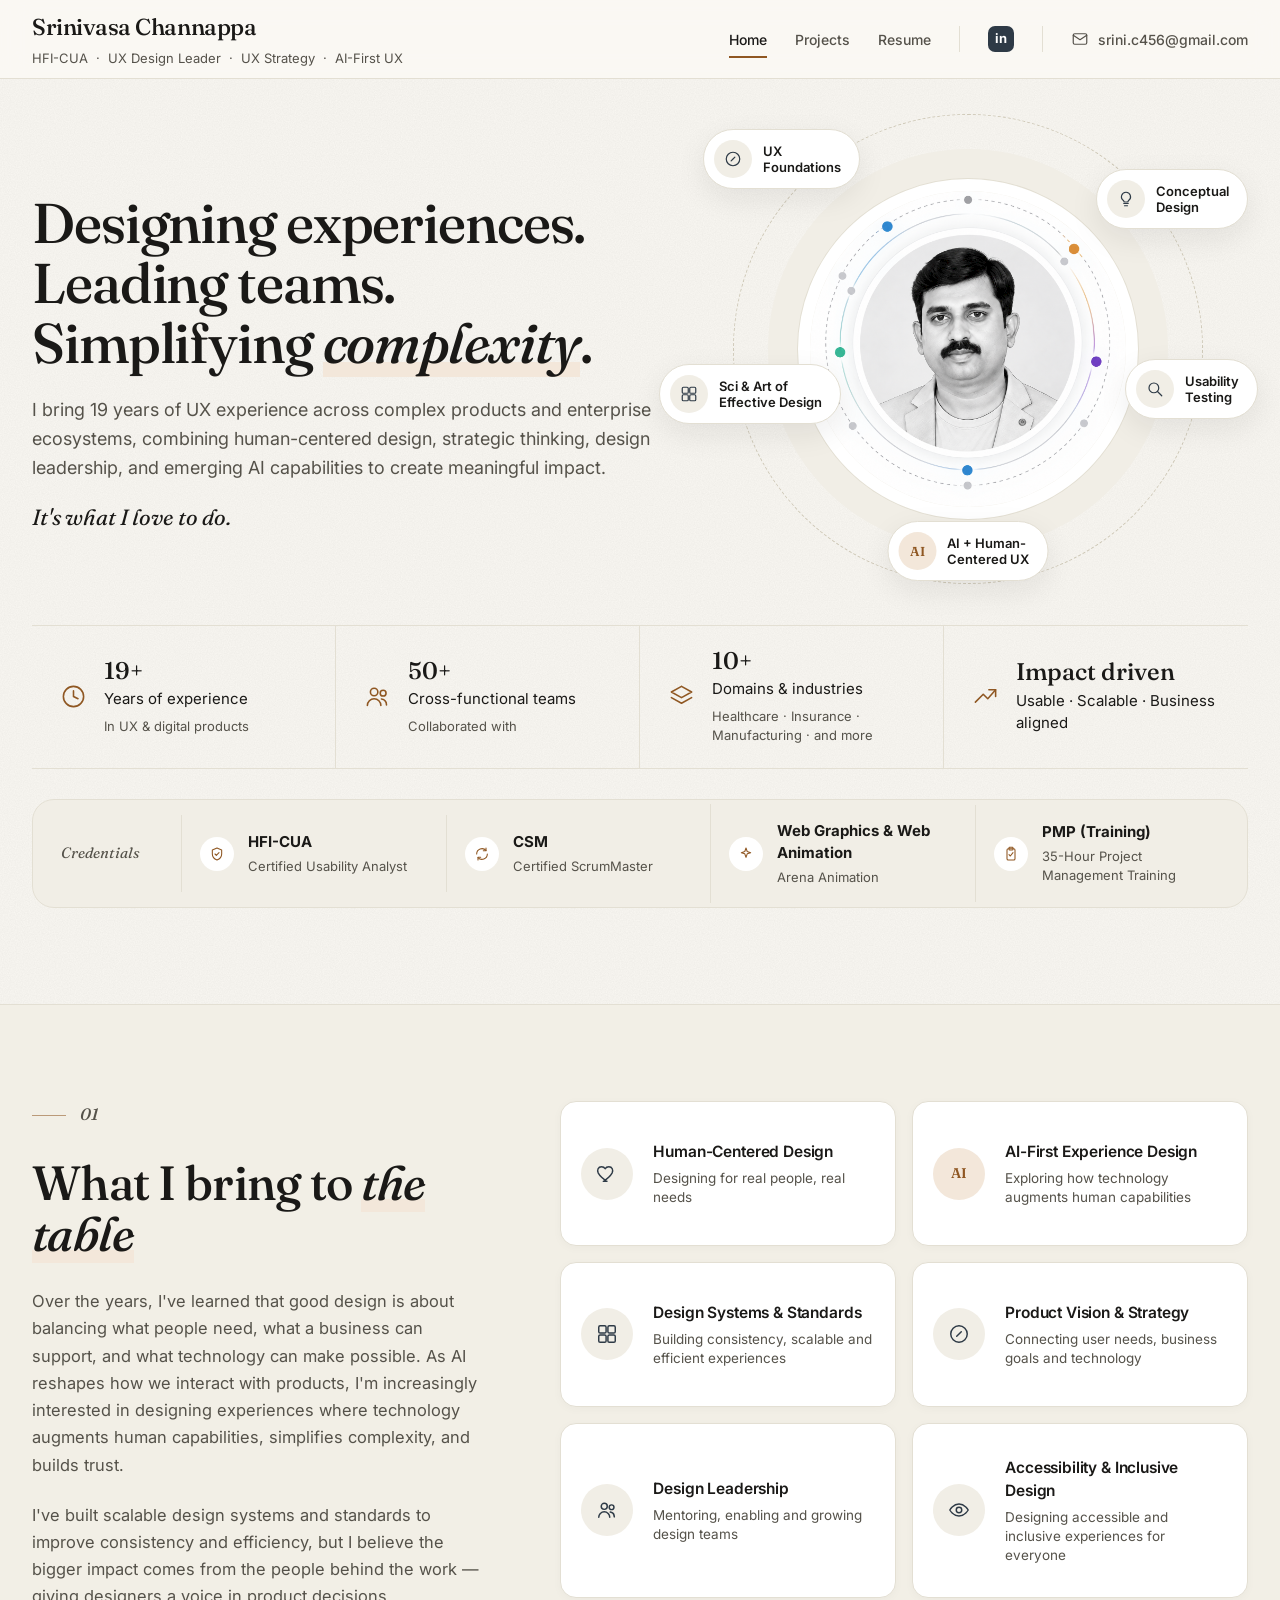
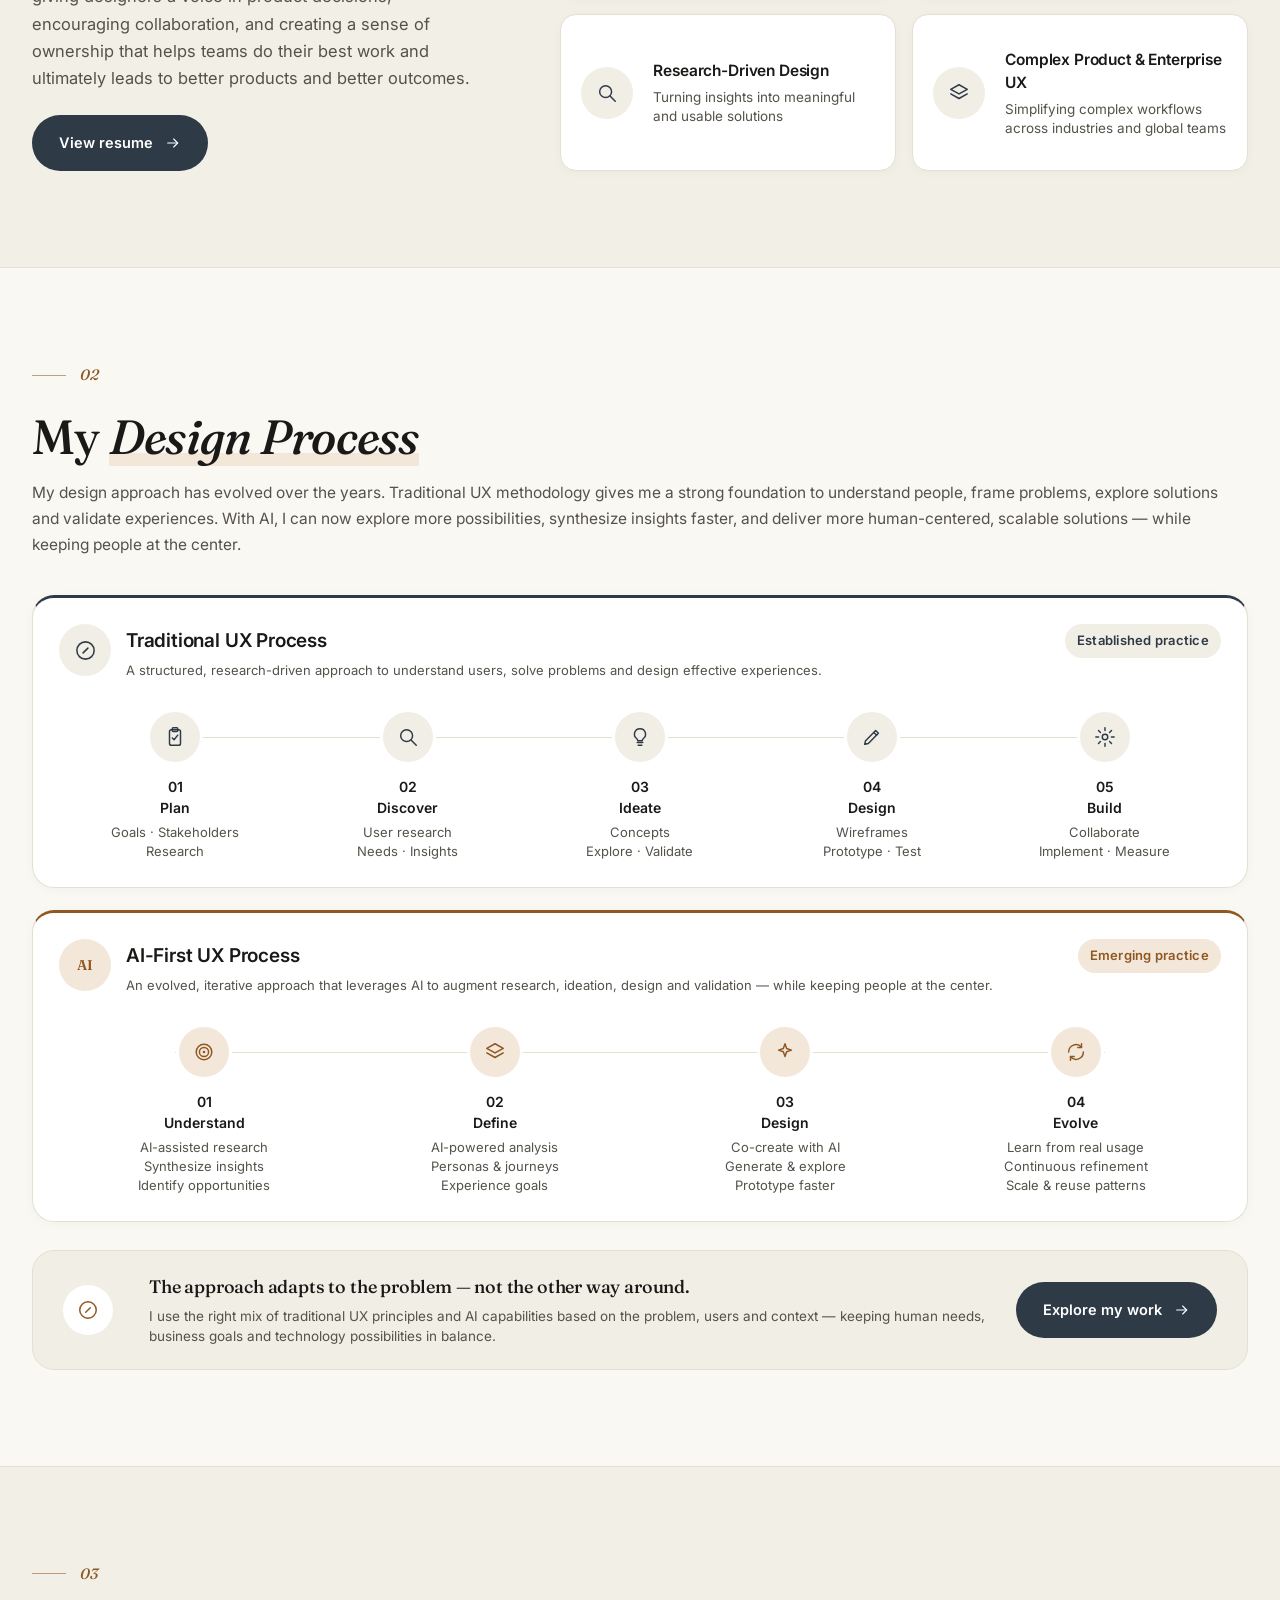
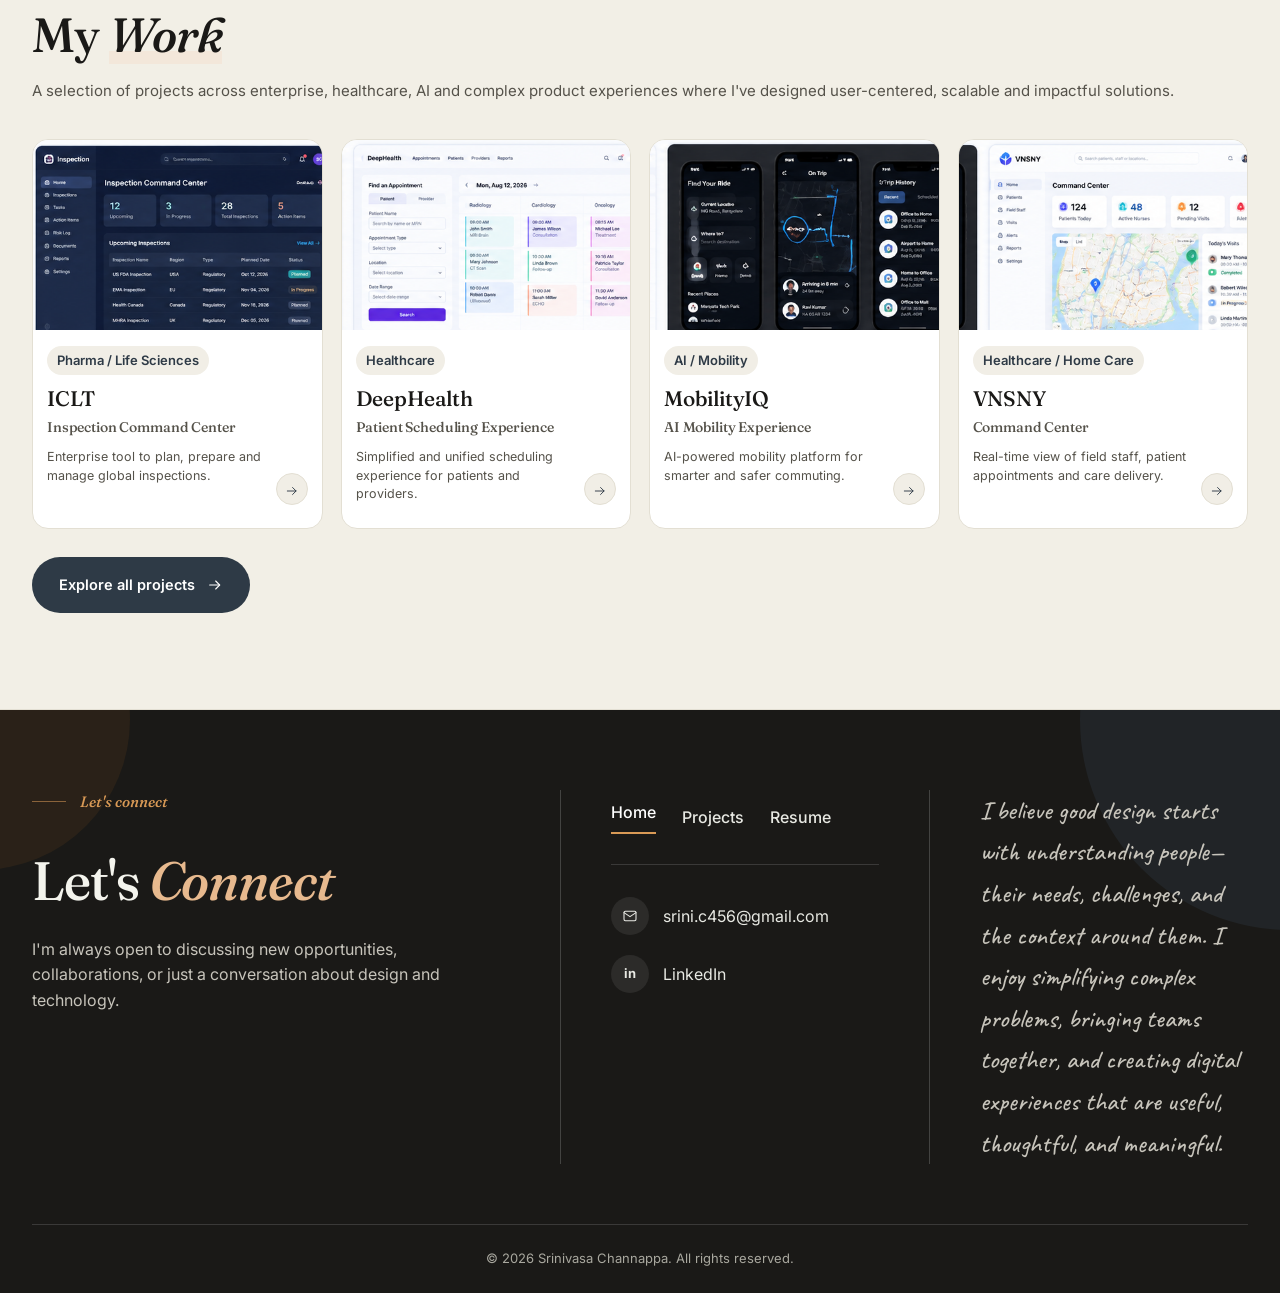
==== commit 7281a4af: "updated resume page" ====
--- a/index.html
+++ b/index.html
@@ -8,7 +8,7 @@
   <link rel="preconnect" href="https://fonts.googleapis.com">
   <link rel="preconnect" href="https://fonts.gstatic.com" crossorigin>
   <link href="https://fonts.googleapis.com/css2?family=Fraunces:ital,opsz,wght@0,9..144,400;0,9..144,500;0,9..144,600;1,9..144,500&family=Inter:wght@400;500;600;700&family=Caveat:wght@500;600&display=swap" rel="stylesheet">
-  <link rel="stylesheet" href="styles.css" />
+  <link rel="stylesheet" href="styles.css?v=4" />
 </head>
 <body id="top">
 
@@ -67,7 +67,7 @@
     <nav class="main-nav" id="primaryNav" aria-label="Primary">
       <a class="active" href="#top" aria-current="page">Home</a>
       <a href="#work">Projects</a>
-      <a href="#resume">Resume</a>
+      <a href="resume.html">Resume</a>
       <span class="nav-divider" role="presentation"></span>
       <a class="nav-icon" href="https://www.linkedin.com/" target="_blank" rel="noopener" aria-label="Srinivasa on LinkedIn (opens in a new tab)">in</a>
       <span class="nav-divider" role="presentation"></span>
@@ -84,10 +84,6 @@
         <h1>Designing experiences.<br>Leading teams.<br>Simplifying <em class="hl">complexity</em>.</h1>
         <p>I bring 19 years of UX experience across complex products and enterprise ecosystems, combining human-centered design, strategic thinking, design leadership, and emerging AI capabilities to create meaningful impact.</p>
         <p class="love-line">It's what I love to do.</p>
-        <div class="hero-actions">
-          <a class="btn btn-dark" href="#work">Explore my work <svg class="icon" aria-hidden="true"><use href="#icon-arrow-right"/></svg></a>
-          <a class="text-link" href="#resume">View resume</a>
-        </div>
       </div>
 
       <div class="hero-visual" id="heroVisual" aria-label="Portrait of Srinivasa, surrounded by core UX capability highlights">
@@ -249,6 +245,6 @@
 
 <button class="to-top" id="toTop" aria-label="Scroll back to top"><svg class="icon" aria-hidden="true"><use href="#icon-arrow-up"/></svg></button>
 <div class="toast" id="toast" role="status" aria-live="polite"></div>
-<script src="script.js"></script>
+<script src="script.js?v=4"></script>
 </body>
 </html>
--- a/styles.css
+++ b/styles.css
@@ -89,7 +89,7 @@
 /* =========================================================
    Hero
    ========================================================= */
-.hero{padding-top:64px;position:relative}
+.hero{padding-top:20px;position:relative}
 .hero::before{
   content:"";position:absolute;inset:0;
   background-image:url("[data-uri]");
@@ -237,8 +237,7 @@
 .project-grid{display:grid;grid-template-columns:repeat(4,1fr);gap:18px}
 .project-card{position:relative;background:var(--surface);border:1px solid var(--line);border-radius:var(--radius-md);overflow:hidden;padding-bottom:24px;transition:.25s var(--ease)}
 .project-card:hover{transform:translateY(-4px);box-shadow:var(--shadow-lift);border-color:var(--line-strong)}
-.project-card img{width:100%;height:190px;object-fit:cover;display:block}
-.project-card .tag{display:inline-block;margin:16px 14px 8px;padding:5px 10px;border-radius:999px;background:var(--surface-2);color:var(--brand);font-size:13px;font-weight:600}
+.project-card img{width:100%;height:190px;object-fit:cover;display:block}.project-card .tag{display:inline-block;margin:16px 14px 8px;padding:5px 10px;border-radius:999px;background:var(--surface-2);color:var(--brand);font-size:13px;font-weight:600}
 .project-card h3{font-family:'Fraunces',serif;font-size:21px;margin:0 14px 2px;font-weight:500}
 .project-card h4{font-size:14px;font-weight:500;color:var(--ink-2);margin:0 14px 10px}
 .project-card p{font-size:12.5px;line-height:1.5;color:var(--ink-2);margin:0 46px 0 14px}
@@ -289,6 +288,80 @@
 .reveal.in{opacity:1;transform:none}
 
 /* =========================================================
+   Resume page
+   ========================================================= */
+.resume-hero{padding-bottom:56px}
+.lead-in{font-family:'Fraunces',serif;font-style:italic;font-weight:500;font-size:0.5em;color:var(--ink-2);margin-right:6px;vertical-align:2%}
+.resume-hero .love-line{margin-top:20px!important;max-width:640px}
+.resume-title{font-family:'Fraunces',serif;font-style:italic;color:var(--ink-2);font-size:17px;margin:22px 0 20px;font-weight:500}
+.resume-lede{font-size:16.5px;line-height:1.65;color:var(--ink-2);max-width:760px;margin:34px 0 0}
+/* Beat .hero p's 640px cap so the lede spans the full 1224px container */
+.resume-hero .resume-lede{max-width:none;width:100%;margin-top:48px}
+.resume-capability-grid{grid-template-columns:repeat(3,1fr)}
+
+/* Resume hero — name/quote/actions left, portrait right, matching Home's hero-grid pattern */
+.resume-hero-grid{grid-template-columns:1.1fr .9fr;min-height:auto;gap:44px;margin-top:20px}
+.resume-hero-grid h1{margin:0 0 22px}
+.resume-quote{font-family:'Fraunces',serif;font-style:italic;font-size:21px;line-height:1.55;color:var(--ink);margin:0 0 30px;max-width:560px}
+.resume-hero .resume-quote{font-size:20px;line-height:1.55;color:var(--ink);margin:0 0 30px;max-width:560px}
+.resume-portrait-wrap{display:flex;justify-content:center}
+.resume-portrait{width:260px;max-width:100%}
+/* Feathered edges: fade all four sides to transparent and multiply the off-white paper into the page background */
+.resume-portrait img{
+  display:block;width:100%;height:auto;mix-blend-mode:multiply;
+  -webkit-mask-image:linear-gradient(to right,transparent,#000 14%,#000 86%,transparent),linear-gradient(to bottom,transparent,#000 10%,#000 80%,transparent);
+  -webkit-mask-composite:source-in;
+  mask-image:linear-gradient(to right,transparent,#000 14%,#000 86%,transparent),linear-gradient(to bottom,transparent,#000 10%,#000 80%,transparent);
+  mask-composite:intersect;
+}
+
+/* Leadership Focus — labelled keyword stripe inside the hero, same treatment as the credentials stripe */
+.leadership-focus{margin-top:34px;background:var(--surface-2);border:1px solid var(--line);border-radius:var(--radius-lg);padding:24px 28px}
+.focus-title{font-family:'Fraunces',serif;font-style:italic;color:var(--ink-2);font-size:15px;display:block;margin-bottom:14px}
+.leadership-focus .tag-chip{background:var(--surface)}
+
+/* Education & Certifications — two 3-item credential stripes */
+.credentials-3{grid-template-columns:140px repeat(3,1fr)}
+.credentials-wrap + .credentials-wrap{margin-top:18px}
+
+/* Professional experience timeline */
+.exp-timeline{list-style:none;margin:34px 0 0;padding:0;display:flex;flex-direction:column}
+.exp-entry{padding:28px 0;border-top:1px solid var(--line)}
+.exp-entry-compact{padding:20px 0}
+.exp-head{display:flex;gap:16px;align-items:flex-start}
+.exp-entry:not(.exp-entry-compact) .exp-head{margin-bottom:14px}
+.exp-icon{width:44px;height:44px;border-radius:50%;background:var(--surface-2);color:var(--brand);display:grid;place-items:center;flex:none}
+.exp-icon .icon{width:19px;height:19px}
+.exp-head h3{font-size:18px;font-weight:600;font-family:'Inter',sans-serif;margin:0 0 4px;letter-spacing:-.01em}
+.exp-head h3 span{font-weight:500;color:var(--ink-2);font-family:'Fraunces',serif;font-style:italic}
+.exp-meta{font-size:13.5px;color:var(--ink-2);margin:0}
+.exp-entry > ul{list-style:disc;margin:0;margin-left:60px;padding-left:20px;display:flex;flex-direction:column;gap:9px}
+.exp-entry > ul li{font-size:14.5px;line-height:1.6;color:var(--ink-2)}
+
+/* Selected enterprise UX leadership — highlight cards */
+.highlight-grid{display:grid;grid-template-columns:1fr 1fr;gap:18px;margin-top:34px}
+.highlight-card{background:var(--surface);border:1px solid var(--line);border-radius:var(--radius-md);padding:24px;box-shadow:0 2px 10px rgba(26,25,23,.03);transition:.25s var(--ease)}
+.highlight-card:hover{transform:translateY(-3px);box-shadow:var(--shadow);border-color:var(--line-strong)}
+.highlight-card .tag{display:inline-block;margin:0 0 12px;padding:5px 10px;border-radius:999px;background:var(--surface-2);color:var(--brand);font-size:13px;font-weight:600}
+.highlight-card h3{font-family:'Fraunces',serif;font-size:19px;margin:0 0 10px;font-weight:500}
+.highlight-card p{font-size:14px;line-height:1.6;color:var(--ink-2);margin:0}
+
+/* AI-first practice / tools & technologies — tag clouds */
+.tag-cloud{display:flex;flex-wrap:wrap;gap:10px;margin-top:28px}
+.tag-chip{background:var(--surface);border:1px solid var(--line);border-radius:999px;padding:10px 18px;font-size:13.5px;font-weight:500;color:var(--ink)}
+/* One category per full-width row, separated by hairlines so each group reads top-to-bottom */
+.tool-groups{display:grid;grid-template-columns:1fr;gap:0;margin-top:34px}
+.tool-group{padding:26px 0;border-top:1px solid var(--line)}
+.tool-group:last-child{border-bottom:1px solid var(--line)}
+.tool-group h3{font-size:14px;font-weight:600;margin:0 0 14px;font-family:'Inter',sans-serif;color:var(--ink-2);text-transform:uppercase;letter-spacing:.05em}
+.tool-group .tag-cloud{margin-top:0}
+
+/* Certifications & education — 5-item variant of the credentials stripe */
+.credentials-edu{grid-template-columns:140px repeat(5,1fr)}
+.credentials-edu .cred{padding:16px 12px}
+.credentials-edu .cred small{font-size:12.5px}
+
+/* =========================================================
    Responsive
    ========================================================= */
 @media(max-width:1050px){
@@ -296,6 +369,11 @@
   .section-grid{grid-template-columns:1fr;gap:45px}
   .project-grid{grid-template-columns:1fr 1fr}
   .footer-main{grid-template-columns:1fr 1fr}.footer-copy{grid-column:1/-1}.footer-contact,.footer-note{border-left:0;padding-left:0}
+  .resume-capability-grid{grid-template-columns:1fr 1fr}
+  .highlight-grid{grid-template-columns:1fr}
+  .tool-groups{grid-template-columns:1fr}
+  .resume-portrait{width:220px}
+  .resume-hero .resume-quote{font-size:19px}
 }
 @media(max-width:760px){
   .container{width:min(var(--max),calc(100% - 32px))}
@@ -331,4 +409,37 @@
   .footer-contact,.footer-note{border-left:0;padding-left:0;border-top:1px solid rgba(255,255,255,.16);padding-top:26px}
   .handwritten{font-size:23px}
   .hero-actions{flex-wrap:wrap}
-}
+  .resume-capability-grid{grid-template-columns:1fr}
+  .exp-head{gap:12px}
+  .exp-icon{width:38px;height:38px}
+  .exp-entry > ul{margin-left:0;margin-top:12px}
+  .credentials-edu{grid-template-columns:1fr}
+  .credentials-3{grid-template-columns:1fr}
+  .resume-portrait{width:200px}
+  .resume-hero .resume-quote{font-size:18px}
+  .leadership-focus{padding:20px}
+}
+
+/* =========================================================
+   Print (resume PDF export)
+   ========================================================= */
+@media print{
+  .site-header,.to-top,.toast,.skip-link,.hero-actions,.footer-note,.footer-links,.hero::before,a[download]{display:none!important}
+  .reveal{opacity:1!important;transform:none!important}
+  body{background:#fff}
+  .section{padding:26px 0;border-bottom:1px solid var(--line);page-break-inside:avoid}
+  .resume-hero{padding-top:6px;padding-bottom:10px}
+  .footer{background:#fff;color:var(--ink)}
+  .footer:before,.footer:after{display:none}
+  .footer .eyebrow,.footer .eyebrow span{color:var(--accent)}
+  .footer .eyebrow span{background:var(--accent)}
+  .footer h2{color:var(--ink);font-size:32px}
+  .footer p{color:var(--ink-2)}
+  .footer-contact{border-left:0;padding-left:0}
+  .footer-contact a{color:var(--ink)}
+  .footer-main{padding:24px 0;grid-template-columns:1fr .8fr}
+  .footer-bottom{color:var(--ink-2);border-top:1px solid var(--line)}
+  .highlight-card,.process-card,.cap-card,.credentials{box-shadow:none;page-break-inside:avoid}
+  a[href]:after{content:""}
+  .exp-entry{page-break-inside:avoid}
+}
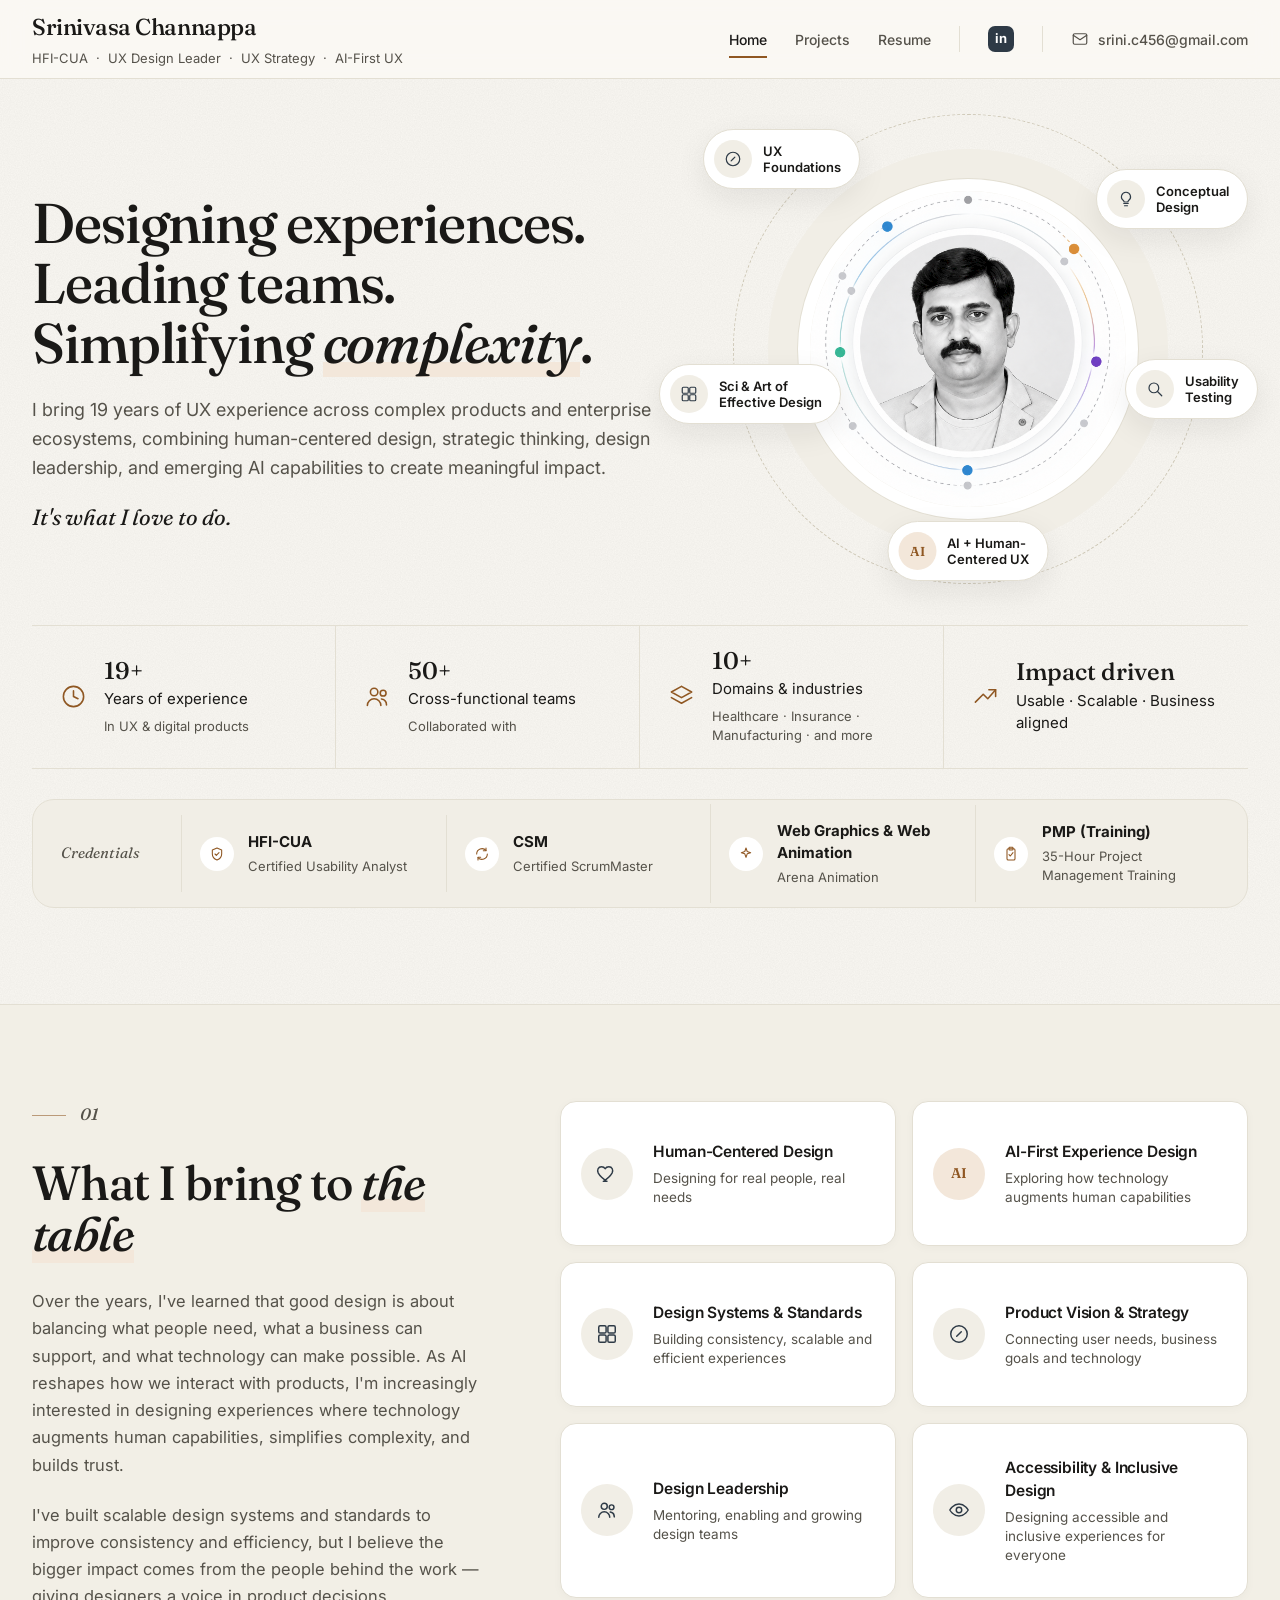
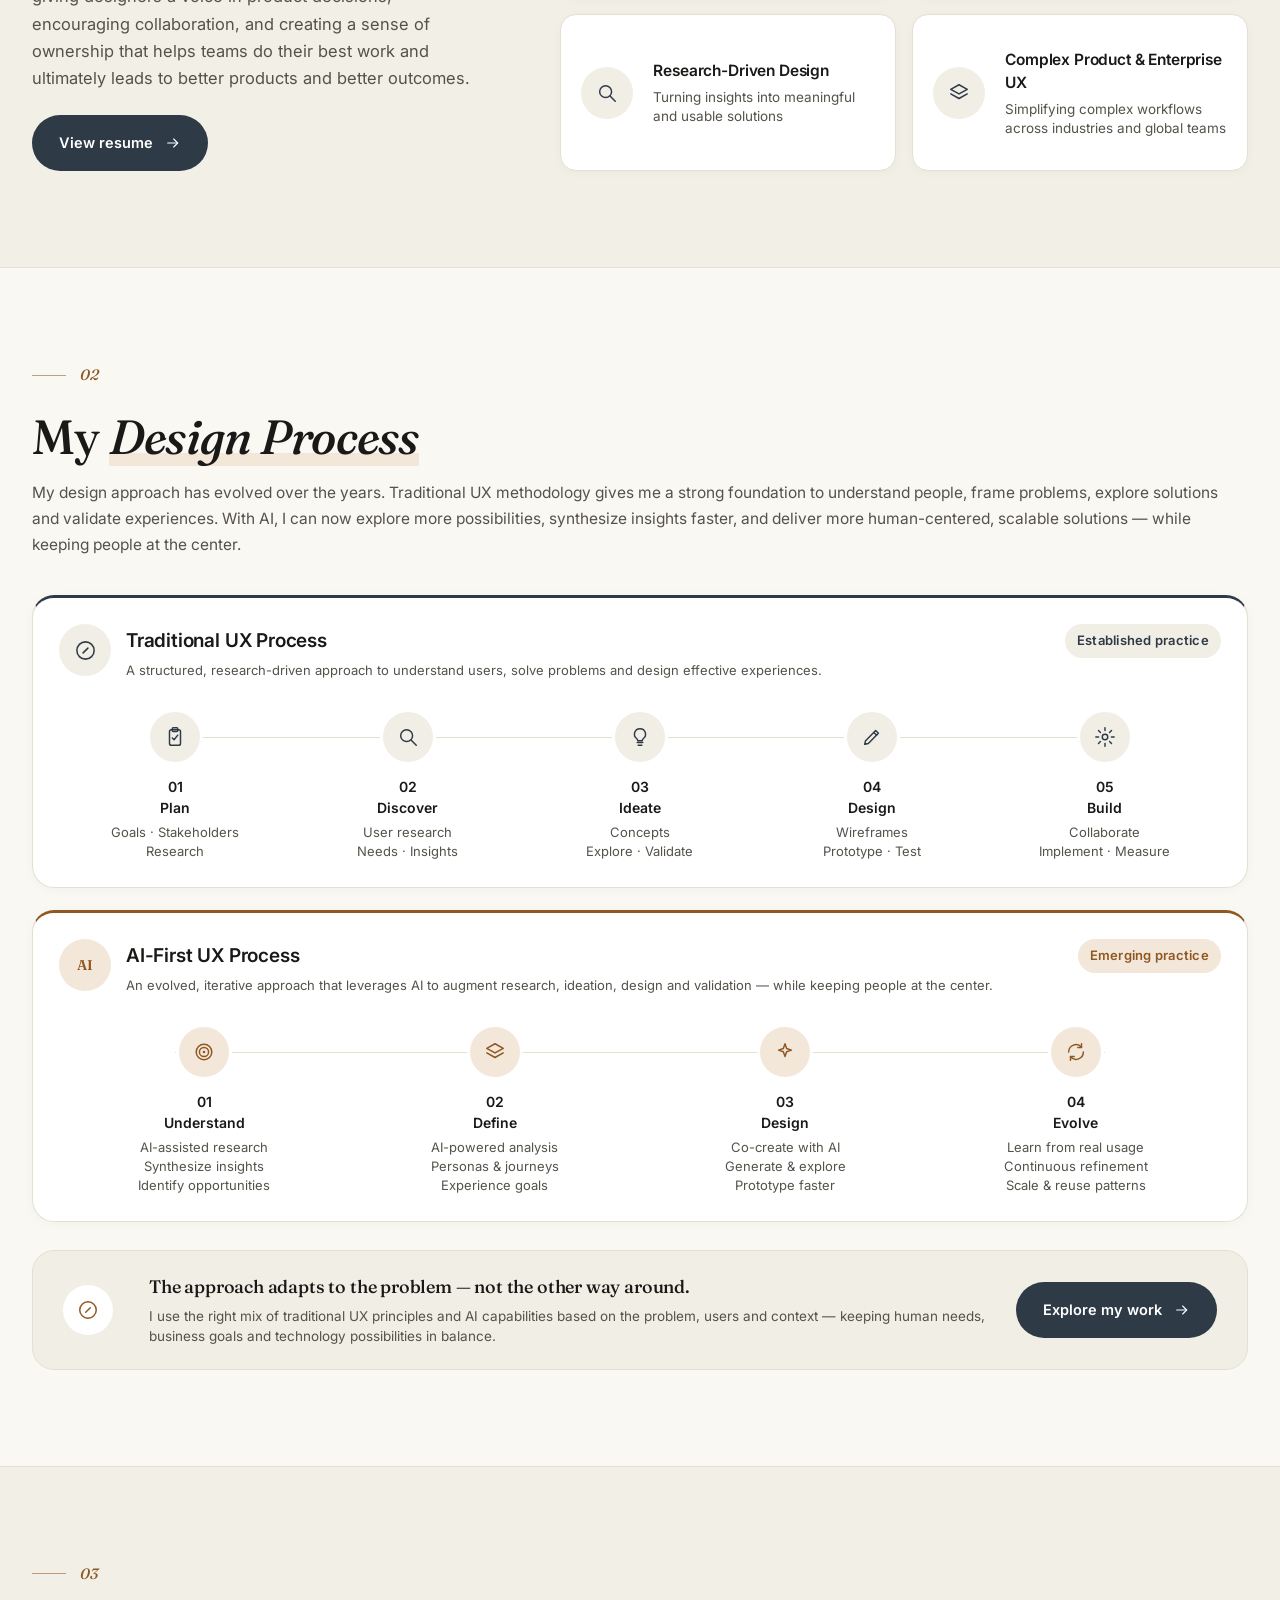
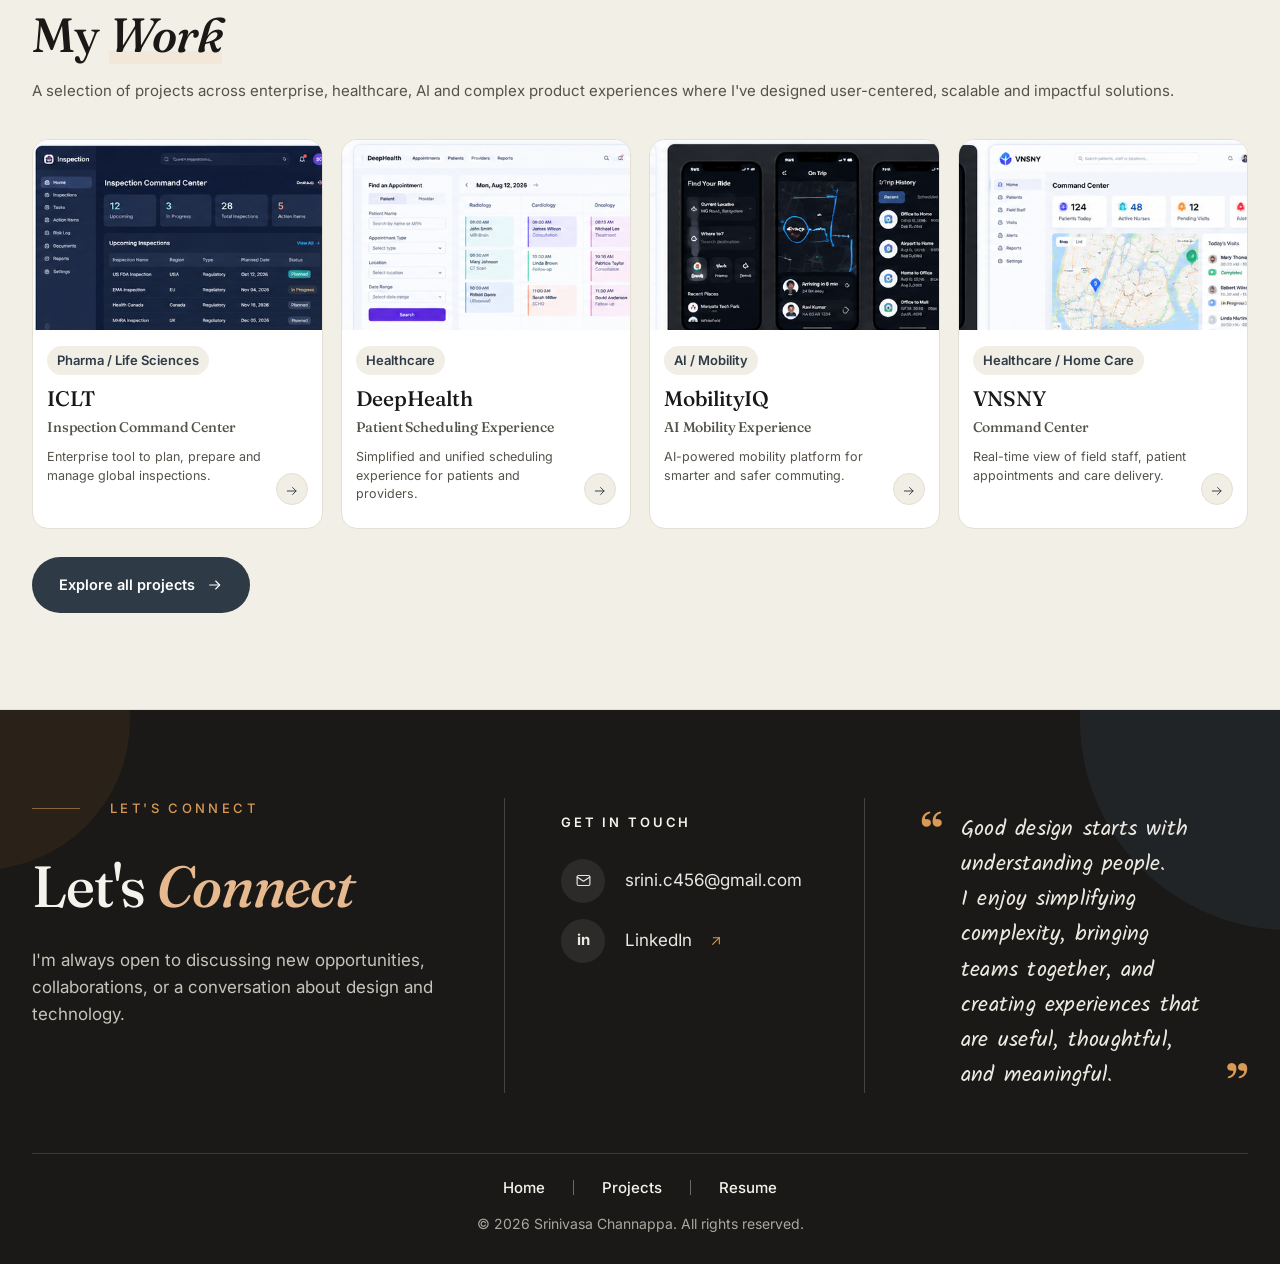
==== commit 675911f4: "updated changes" ====
--- a/index.html
+++ b/index.html
@@ -7,8 +7,8 @@
   <title>Srinivasa Channappa | UX Design Leader</title>
   <link rel="preconnect" href="https://fonts.googleapis.com">
   <link rel="preconnect" href="https://fonts.gstatic.com" crossorigin>
-  <link href="https://fonts.googleapis.com/css2?family=Fraunces:ital,opsz,wght@0,9..144,400;0,9..144,500;0,9..144,600;1,9..144,500&family=Inter:wght@400;500;600;700&family=Caveat:wght@500;600&display=swap" rel="stylesheet">
-  <link rel="stylesheet" href="styles.css?v=4" />
+  <link href="https://fonts.googleapis.com/css2?family=Fraunces:ital,opsz,wght@0,9..144,400;0,9..144,500;0,9..144,600;1,9..144,300;1,9..144,500&family=Inter:wght@400;500;600;700&family=Kalam:wght@300;400&display=swap" rel="stylesheet">
+  <link rel="stylesheet" href="styles.css?v=8" />
 </head>
 <body id="top">
 
@@ -89,14 +89,23 @@
       <div class="hero-visual" id="heroVisual" aria-label="Portrait of Srinivasa, surrounded by core UX capability highlights">
         <div class="orbit orbit-a" data-depth="14"></div>
         <div class="orbit orbit-b" data-depth="24"></div>
-        <div class="portrait-ring" id="portraitRing" data-depth="6" tabindex="0" role="img" aria-label="Portrait of Srinivasa Channappa">
-          <img id="portraitImg" src="assets/portrait.png" alt="" />
+        <div class="portrait-ring" id="portraitRing" data-depth="6" tabindex="0">
+          <img id="portraitImg" src="assets/portrait.png" alt="Portrait of Srinivasa Channappa" />
+          <!-- Keyword detail panel: a white mask revealed over the photo when a keyword is clicked -->
+          <div class="portrait-info" id="portraitInfo" role="region" aria-live="polite" aria-labelledby="portraitInfoTitle">
+            <button class="portrait-info-close" id="portraitInfoClose" type="button" aria-label="Close description"><svg class="icon" aria-hidden="true"><use href="#icon-close"/></svg></button>
+            <div class="portrait-info-body">
+              <span class="icon-badge" id="portraitInfoBadge" aria-hidden="true"></span>
+              <h3 id="portraitInfoTitle"></h3>
+              <p id="portraitInfoText"></p>
+            </div>
+          </div>
         </div>
-        <div class="cap cap-1" data-depth="34"><span class="icon-badge"><svg class="icon" aria-hidden="true"><use href="#icon-compass"/></svg></span><span>UX<br>Foundations</span></div>
-        <div class="cap cap-2" data-depth="30"><span class="icon-badge"><svg class="icon" aria-hidden="true"><use href="#icon-bulb"/></svg></span><span>Conceptual<br>Design</span></div>
-        <div class="cap cap-3" data-depth="38"><span class="icon-badge"><svg class="icon" aria-hidden="true"><use href="#icon-search"/></svg></span><span>Usability<br>Testing</span></div>
-        <div class="cap cap-4" data-depth="32"><span class="icon-badge"><svg class="icon" aria-hidden="true"><use href="#icon-grid"/></svg></span><span>Sci &amp; Art of<br>Effective Design</span></div>
-        <div class="cap cap-5" data-depth="26"><span class="icon-badge icon-badge-ai" aria-hidden="true">AI</span><span>AI + Human-<br>Centered UX</span></div>
+        <div class="cap cap-1" data-depth="34" data-title="UX Foundations" data-desc="Research, information architecture and interaction design — the fundamentals that turn complex requirements into clear, usable flows."><span class="icon-badge"><svg class="icon" aria-hidden="true"><use href="#icon-compass"/></svg></span><span>UX<br>Foundations</span></div>
+        <div class="cap cap-2" data-depth="30" data-title="Conceptual Design" data-desc="Exploring ideas early through sketches, journeys and prototypes, so teams can see, test and align on the right direction before building."><span class="icon-badge"><svg class="icon" aria-hidden="true"><use href="#icon-bulb"/></svg></span><span>Conceptual<br>Design</span></div>
+        <div class="cap cap-3" data-depth="38" data-title="Usability Testing" data-desc="Validating designs with real users through formative and summative testing and heuristic reviews, turning findings into confident decisions."><span class="icon-badge"><svg class="icon" aria-hidden="true"><use href="#icon-search"/></svg></span><span>Usability<br>Testing</span></div>
+        <div class="cap cap-4" data-depth="32" data-title="Sci &amp; Art of Effective Design" data-desc="Balancing evidence and craft — usability principles, visual hierarchy and design systems working together so experiences feel effortless."><span class="icon-badge"><svg class="icon" aria-hidden="true"><use href="#icon-grid"/></svg></span><span>Sci &amp; Art of<br>Effective Design</span></div>
+        <div class="cap cap-5" data-depth="26" data-title="AI + Human-Centered UX" data-desc="Using Figma Make, Claude and GitHub Copilot to explore faster, while keeping real user needs at the centre of every design decision."><span class="icon-badge icon-badge-ai" aria-hidden="true">AI</span><span>AI + Human-<br>Centered UX</span></div>
       </div>
     </div>
 
@@ -225,26 +234,29 @@
     <div class="footer-copy">
       <p class="eyebrow"><span aria-hidden="true"></span>Let's connect</p>
       <h2>Let's <em class="hl">Connect</em></h2>
-      <p>I'm always open to discussing new opportunities, collaborations, or just a conversation about design and technology.</p>
+      <p>I'm always open to discussing new opportunities, collaborations, or a conversation about design and technology.</p>
     </div>
     <div class="footer-contact">
-      <nav class="footer-links" aria-label="Footer">
-        <a class="active" href="#top" aria-current="page">Home</a><a href="#work">Projects</a><a href="#resume">Resume</a>
-      </nav>
+      <p class="footer-label">Get in touch</p>
       <a href="mailto:srini.c456@gmail.com"><span class="footer-icon"><svg class="icon" aria-hidden="true"><use href="#icon-mail"/></svg></span> srini.c456@gmail.com</a>
-      <a href="https://www.linkedin.com/" target="_blank" rel="noopener"><span class="footer-icon" aria-hidden="true">in</span> LinkedIn</a>
+      <a href="https://www.linkedin.com/" target="_blank" rel="noopener"><span class="footer-icon" aria-hidden="true">in</span> LinkedIn <svg class="icon ext-arrow" viewBox="0 0 24 24" aria-hidden="true"><line x1="7" y1="17" x2="17" y2="7"/><polyline points="8,7 17,7 17,16"/></svg></a>
     </div>
     <div class="footer-note">
-      <p class="handwritten">I believe good design starts with understanding people&mdash;their needs, challenges, and the context around them. I enjoy simplifying complex problems, bringing teams together, and creating digital experiences that are useful, thoughtful, and meaningful.</p>
+      <blockquote class="footer-quote">
+        <p>Good design starts with understanding people.<br>I enjoy simplifying complexity, bringing teams together, and creating experiences that are useful, thoughtful, and meaningful.</p>
+      </blockquote>
     </div>
   </div>
   <div class="container footer-bottom">
+    <nav class="footer-links" aria-label="Footer">
+      <a class="active" href="#top" aria-current="page">Home</a><a href="projects.html">Projects</a><a href="resume.html">Resume</a>
+    </nav>
     <span>© 2026 Srinivasa Channappa. All rights reserved.</span>
   </div>
 </footer>
 
 <button class="to-top" id="toTop" aria-label="Scroll back to top"><svg class="icon" aria-hidden="true"><use href="#icon-arrow-up"/></svg></button>
 <div class="toast" id="toast" role="status" aria-live="polite"></div>
-<script src="script.js?v=4"></script>
+<script src="script.js?v=8"></script>
 </body>
 </html>
--- a/styles.css
+++ b/styles.css
@@ -148,9 +148,41 @@
 .cap:hover .icon-badge{background:var(--brand);color:#fff}
 .cap:hover .icon-badge-ai{background:var(--accent);color:#fff}
 .cap-1{top:30px;left:16px}.cap-2{top:70px;right:0}.cap-3{top:260px;right:-10px}.cap-4{top:265px;left:-28px}.cap-5{bottom:18px;left:50%;--tx:-50%}
+
+/* Keyword click → white mask sweeps over the portrait from the clicked keyword's side,
+   then the title/description fade up. Layered on top of the existing hover effects. */
+.cap{cursor:pointer}
+.cap:focus-visible{outline:2px solid var(--accent);outline-offset:3px}
+.cap.is-active{border-color:var(--accent)}
+.portrait-ring{position:relative}
+.portrait-info{
+  position:absolute;inset:0;z-index:2;background:var(--surface);border-radius:50%;
+  display:grid;place-items:center;text-align:center;cursor:default;
+  --ox:50%;--oy:50%;clip-path:circle(0% at var(--ox) var(--oy));visibility:hidden;
+  transition:clip-path .6s cubic-bezier(.65,0,.35,1),visibility 0s linear .6s;
+}
+.portrait-info.open{clip-path:circle(150% at var(--ox) var(--oy));visibility:visible;transition:clip-path .7s cubic-bezier(.65,0,.35,1),visibility 0s}
+.portrait-info-body{padding:0 17%;opacity:0;transform:translateY(10px);transition:opacity .25s ease,transform .25s ease}
+.portrait-info.open .portrait-info-body{opacity:1;transform:none;transition:opacity .45s ease .3s,transform .45s var(--ease) .3s}
+.portrait-info.open .portrait-info-body.swap{animation:infoSwap .45s var(--ease)}
+@keyframes infoSwap{from{opacity:0;transform:translateY(10px)}to{opacity:1;transform:none}}
+.portrait-info-body .icon-badge{margin:0 auto 12px;background:var(--brand);color:#fff}
+.portrait-info-body .icon-badge-ai{background:var(--accent);color:#fff}
+.portrait-info h3{font-family:'Fraunces',serif;font-weight:500;font-size:21px;line-height:1.2;margin:0 0 10px;color:var(--ink)}
+.portrait-info p{font-size:14px;line-height:1.55;color:var(--ink-2);margin:0}
+/* Close sits just inside the circle's top-right edge */
+.portrait-info-close{
+  position:absolute;top:15%;right:17%;width:34px;height:34px;border-radius:50%;border:1px solid var(--line);
+  background:var(--surface);color:var(--ink);display:grid;place-items:center;cursor:pointer;padding:0;
+  transition:background .2s ease,color .2s ease,transform .2s ease;
+}
+.portrait-info-close:hover,.portrait-info-close:focus-visible{background:var(--ink);color:#fff;transform:rotate(90deg)}
+.portrait-info-close .icon{width:15px;height:15px}
 @media(prefers-reduced-motion:reduce){
   .hero-visual [data-depth],.portrait-ring,.orbit,.cap,.reveal,.btn,.cap-card,.project-card{transition:none!important}
   .portrait-ring:hover,.portrait-ring:focus-visible{transform:none}
+  .portrait-info,.portrait-info.open,.portrait-info-body,.portrait-info.open .portrait-info-body,.portrait-info-close{transition:none!important}
+  .portrait-info-body.swap{animation:none!important}
 }
 
 .stats-row{display:grid;grid-template-columns:repeat(4,1fr);border-top:1px solid var(--line);border-bottom:1px solid var(--line);margin-top:26px}
@@ -253,22 +285,33 @@
 .footer:before,.footer:after{content:"";position:absolute;border-radius:50%;background:rgba(143,87,34,.14);pointer-events:none}
 .footer:before{width:300px;height:300px;left:-170px;top:-140px}
 .footer:after{width:420px;height:420px;right:-220px;top:-200px;background:rgba(46,58,70,.35)}
-.footer-main{position:relative;z-index:1;display:grid;grid-template-columns:1.2fr .8fr .8fr;gap:50px;padding:80px 0 60px}
-.footer .eyebrow{color:#d99a56}
+/* Footer — three columns (intro · contact · quote) split by hairlines, then centered nav + copyright */
+.footer-main{position:relative;z-index:1;display:grid;grid-template-columns:1.3fr .95fr 1.2fr;gap:56px;padding:88px 0 60px}
+.footer .eyebrow{color:#d99a56;font-family:'Inter',sans-serif;font-style:normal;font-weight:500;font-size:13px;letter-spacing:.26em;text-transform:uppercase;gap:30px}
+.footer .eyebrow span{width:48px}
 .footer .eyebrow span{background:#d99a56}
-.footer h2{font-size:54px;letter-spacing:-.02em;margin:26px 0 14px;font-weight:500}
+.footer h2{font-size:58px;letter-spacing:-.02em;margin:24px 0 14px;font-weight:500}
 .footer p{color:var(--footer-ink-2);line-height:1.6;max-width:540px}
-.footer-contact,.footer-note{border-left:1px solid rgba(255,255,255,.18);padding-left:50px;display:flex;flex-direction:column;justify-content:flex-start}
-.footer-links{display:flex;gap:26px;margin-bottom:22px;padding-bottom:20px;border-bottom:1px solid rgba(255,255,255,.14)}
-.footer-links a{color:var(--footer-ink-2);font-weight:500}
-.footer-links a:hover{color:#fff}
-.footer-links a.active{color:#fff;border-bottom:2px solid #d99a56;padding-bottom:8px}
-.footer-contact a{display:flex;align-items:center;gap:14px;margin:10px 0;color:#e8e9e3}
+.footer-copy p:last-child{font-size:17px}
+.footer-contact,.footer-note{border-left:1px solid rgba(255,255,255,.18);padding-left:56px;display:flex;flex-direction:column;justify-content:flex-start}
+.footer .footer-label{font-size:13px;font-weight:600;letter-spacing:.22em;text-transform:uppercase;color:#f4f4ed;margin:14px 0 18px}
+.footer-contact a{display:flex;align-items:center;gap:20px;margin:8px 0;color:#e8e9e3;font-size:17px}
 .footer-contact a:hover{color:#fff}
-.footer-icon{width:38px;height:38px;border-radius:50%;background:rgba(255,255,255,.08);display:grid;place-items:center;font-weight:700;font-size:13px}
-.footer-icon .icon{width:16px;height:16px}
-.handwritten{font-family:'Caveat',cursive;font-size:26px;line-height:1.45;color:#e8e6de;margin:0;font-weight:500}
-.footer-bottom{position:relative;z-index:1;border-top:1px solid rgba(255,255,255,.14);padding:24px 0;display:flex;justify-content:center;text-align:center;color:#a9a89f;font-size:13px}
+.footer-icon{width:44px;height:44px;border-radius:50%;background:rgba(255,255,255,.08);display:grid;place-items:center;font-weight:700;font-size:15px}
+.footer-icon .icon{width:17px;height:17px}
+.footer-contact .ext-arrow{width:16px;height:16px;color:#d99a56;margin-left:-4px}
+/* Quote with oversized accent marks hung outside the text */
+.footer-quote{position:relative;margin:14px 0 0;padding:0 36px 0 40px}
+.footer-quote::before,.footer-quote::after{font-family:'Fraunces',serif;font-weight:700;font-size:44px;line-height:1;color:#d99a56;position:absolute}
+.footer-quote::before{content:"\201C";left:0;top:-4px}
+.footer-quote::after{content:"\201D";right:0;bottom:-10px}
+/* Handwritten but legible: Kalam keeps its letterforms open at reading size */
+.footer .footer-quote p{font-family:'Kalam','Segoe Print','Bradley Hand',cursive;font-weight:400;font-size:22px;line-height:1.6;letter-spacing:.01em;color:#ece9e0;margin:0;max-width:none}
+.footer-bottom{position:relative;z-index:1;border-top:1px solid rgba(255,255,255,.14);padding:26px 0 30px;display:flex;flex-direction:column;align-items:center;gap:18px;text-align:center;color:#a9a89f;font-size:14px}
+.footer-links{display:flex;align-items:center;justify-content:center;flex-wrap:wrap}
+.footer-links a{color:#f4f4ed;font-weight:500;font-size:15px;padding:0 28px;line-height:1}
+.footer-links a + a{border-left:1px solid rgba(255,255,255,.35)}
+.footer-links a:hover{color:#d99a56}
 
 .toast{position:fixed;left:50%;bottom:24px;transform:translate(-50%,20px);background:var(--ink);color:#fff;padding:12px 18px;border-radius:999px;font-size:13px;opacity:0;pointer-events:none;transition:.25s;z-index:300}
 .toast.show{opacity:1;transform:translate(-50%,0)}
@@ -303,9 +346,9 @@
 .resume-hero-grid{grid-template-columns:1.1fr .9fr;min-height:auto;gap:44px;margin-top:20px}
 .resume-hero-grid h1{margin:0 0 22px}
 .resume-quote{font-family:'Fraunces',serif;font-style:italic;font-size:21px;line-height:1.55;color:var(--ink);margin:0 0 30px;max-width:560px}
-.resume-hero .resume-quote{font-size:20px;line-height:1.55;color:var(--ink);margin:0 0 30px;max-width:560px}
+.resume-hero .resume-quote{font-size:30px;line-height:1.4;color:var(--ink);margin:0 0 30px;max-width:560px}
 .resume-portrait-wrap{display:flex;justify-content:center}
-.resume-portrait{width:260px;max-width:100%}
+.resume-portrait{width:220px;max-width:100%}
 /* Feathered edges: fade all four sides to transparent and multiply the off-white paper into the page background */
 .resume-portrait img{
   display:block;width:100%;height:auto;mix-blend-mode:multiply;
@@ -369,11 +412,12 @@
   .section-grid{grid-template-columns:1fr;gap:45px}
   .project-grid{grid-template-columns:1fr 1fr}
   .footer-main{grid-template-columns:1fr 1fr}.footer-copy{grid-column:1/-1}.footer-contact,.footer-note{border-left:0;padding-left:0}
+  .footer-quote{margin-top:0}
   .resume-capability-grid{grid-template-columns:1fr 1fr}
   .highlight-grid{grid-template-columns:1fr}
   .tool-groups{grid-template-columns:1fr}
-  .resume-portrait{width:220px}
-  .resume-hero .resume-quote{font-size:19px}
+  .resume-portrait{width:190px}
+  .resume-hero .resume-quote{font-size:26px}
 }
 @media(max-width:760px){
   .container{width:min(var(--max),calc(100% - 32px))}
@@ -387,6 +431,9 @@
   .hero h1{font-size:38px}.hero p{font-size:16px}
   .hero-visual{height:390px;min-height:390px}
   .portrait-ring{width:260px;height:260px}
+  .portrait-info-body{padding:0 14%}.portrait-info-body .icon-badge{margin-bottom:8px}
+  .portrait-info h3{font-size:17px;margin-bottom:6px}.portrait-info p{font-size:12.5px;line-height:1.45}
+  .portrait-info-close{width:30px;height:30px;top:14%;right:16%}
   .orbit-a{width:350px;height:350px}.orbit-b{width:300px;height:300px}
   .cap{font-size:12px;padding:7px 10px 7px 7px}
   .icon-badge{width:32px;height:32px}
@@ -407,7 +454,9 @@
   .footer-main{grid-template-columns:1fr;gap:32px;padding:56px 0 40px}
   .footer h2{font-size:42px}
   .footer-contact,.footer-note{border-left:0;padding-left:0;border-top:1px solid rgba(255,255,255,.16);padding-top:26px}
-  .handwritten{font-size:23px}
+  .footer .footer-quote p{font-size:19px}
+  .footer-links a{padding:0 18px}
+  .footer .footer-label{margin-top:0}
   .hero-actions{flex-wrap:wrap}
   .resume-capability-grid{grid-template-columns:1fr}
   .exp-head{gap:12px}
@@ -415,8 +464,8 @@
   .exp-entry > ul{margin-left:0;margin-top:12px}
   .credentials-edu{grid-template-columns:1fr}
   .credentials-3{grid-template-columns:1fr}
-  .resume-portrait{width:200px}
-  .resume-hero .resume-quote{font-size:18px}
+  .resume-portrait{width:170px}
+  .resume-hero .resume-quote{font-size:22px}
   .leadership-focus{padding:20px}
 }
 
